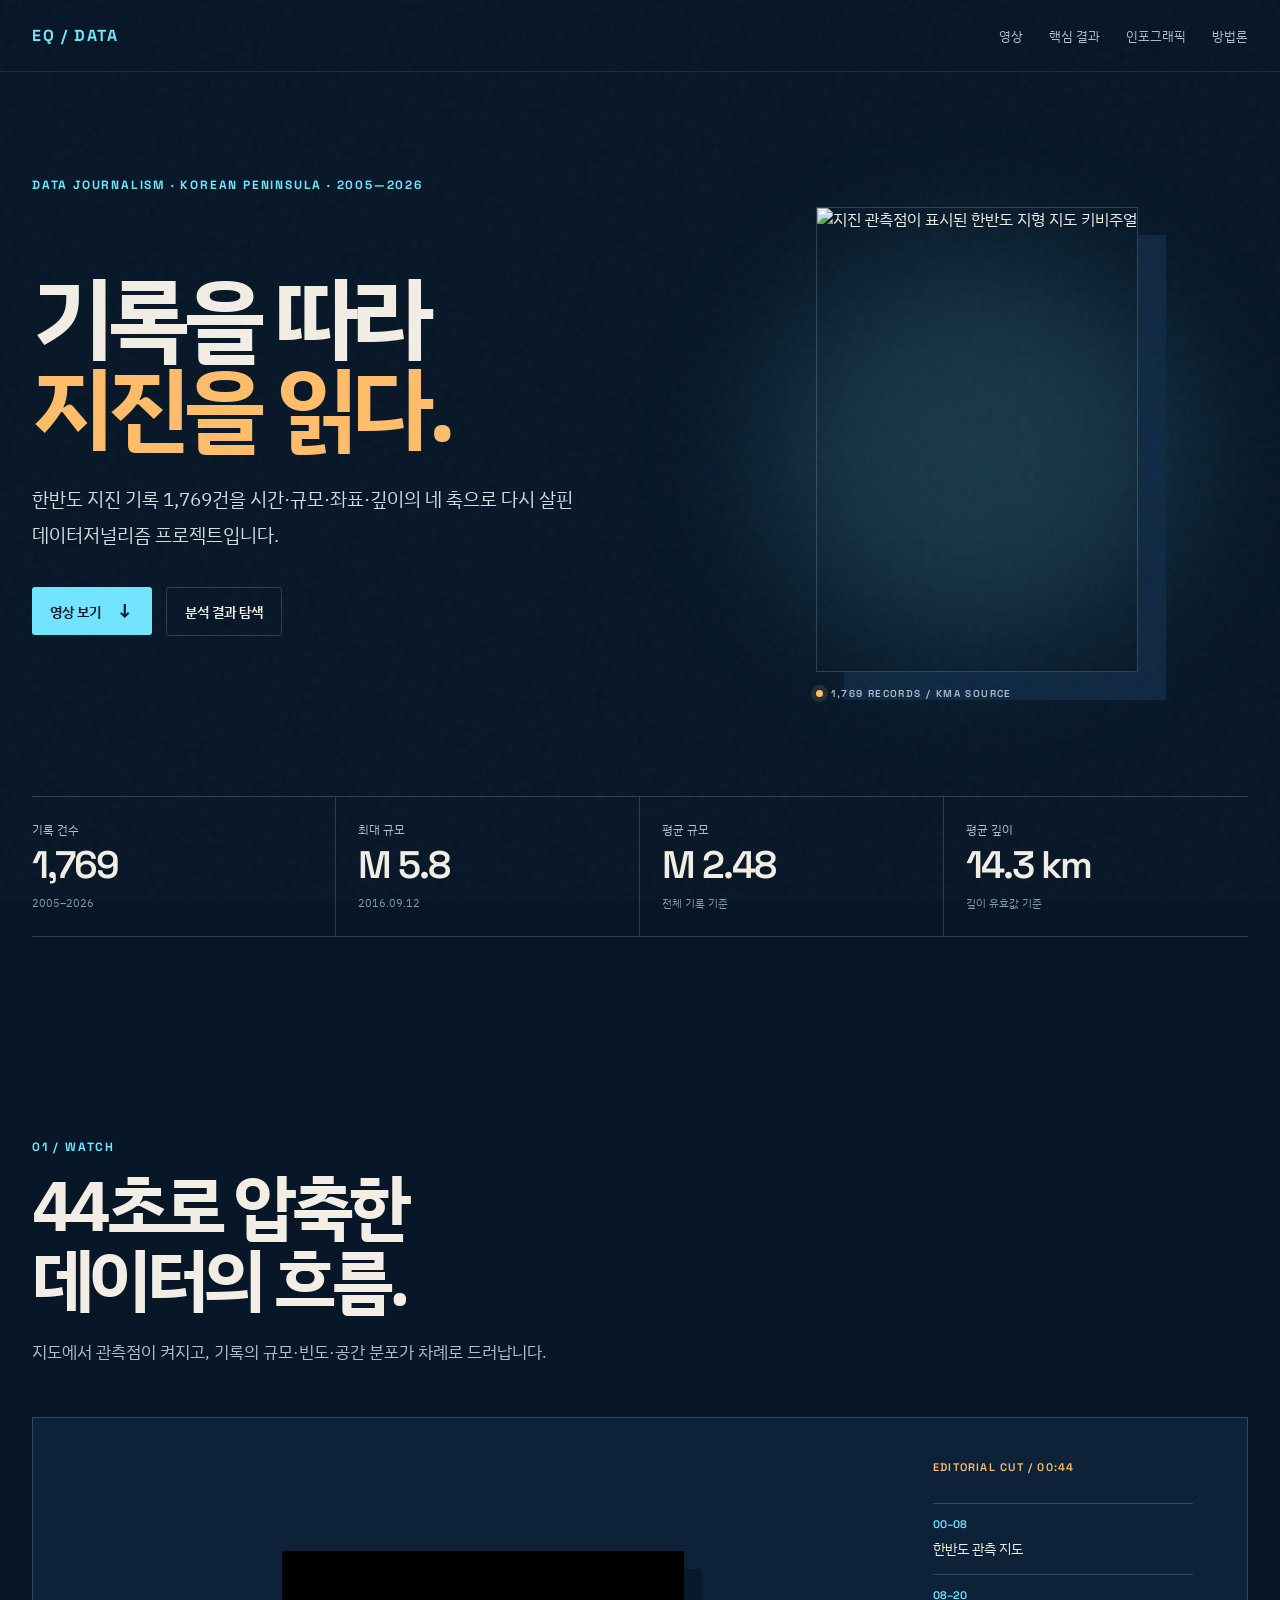
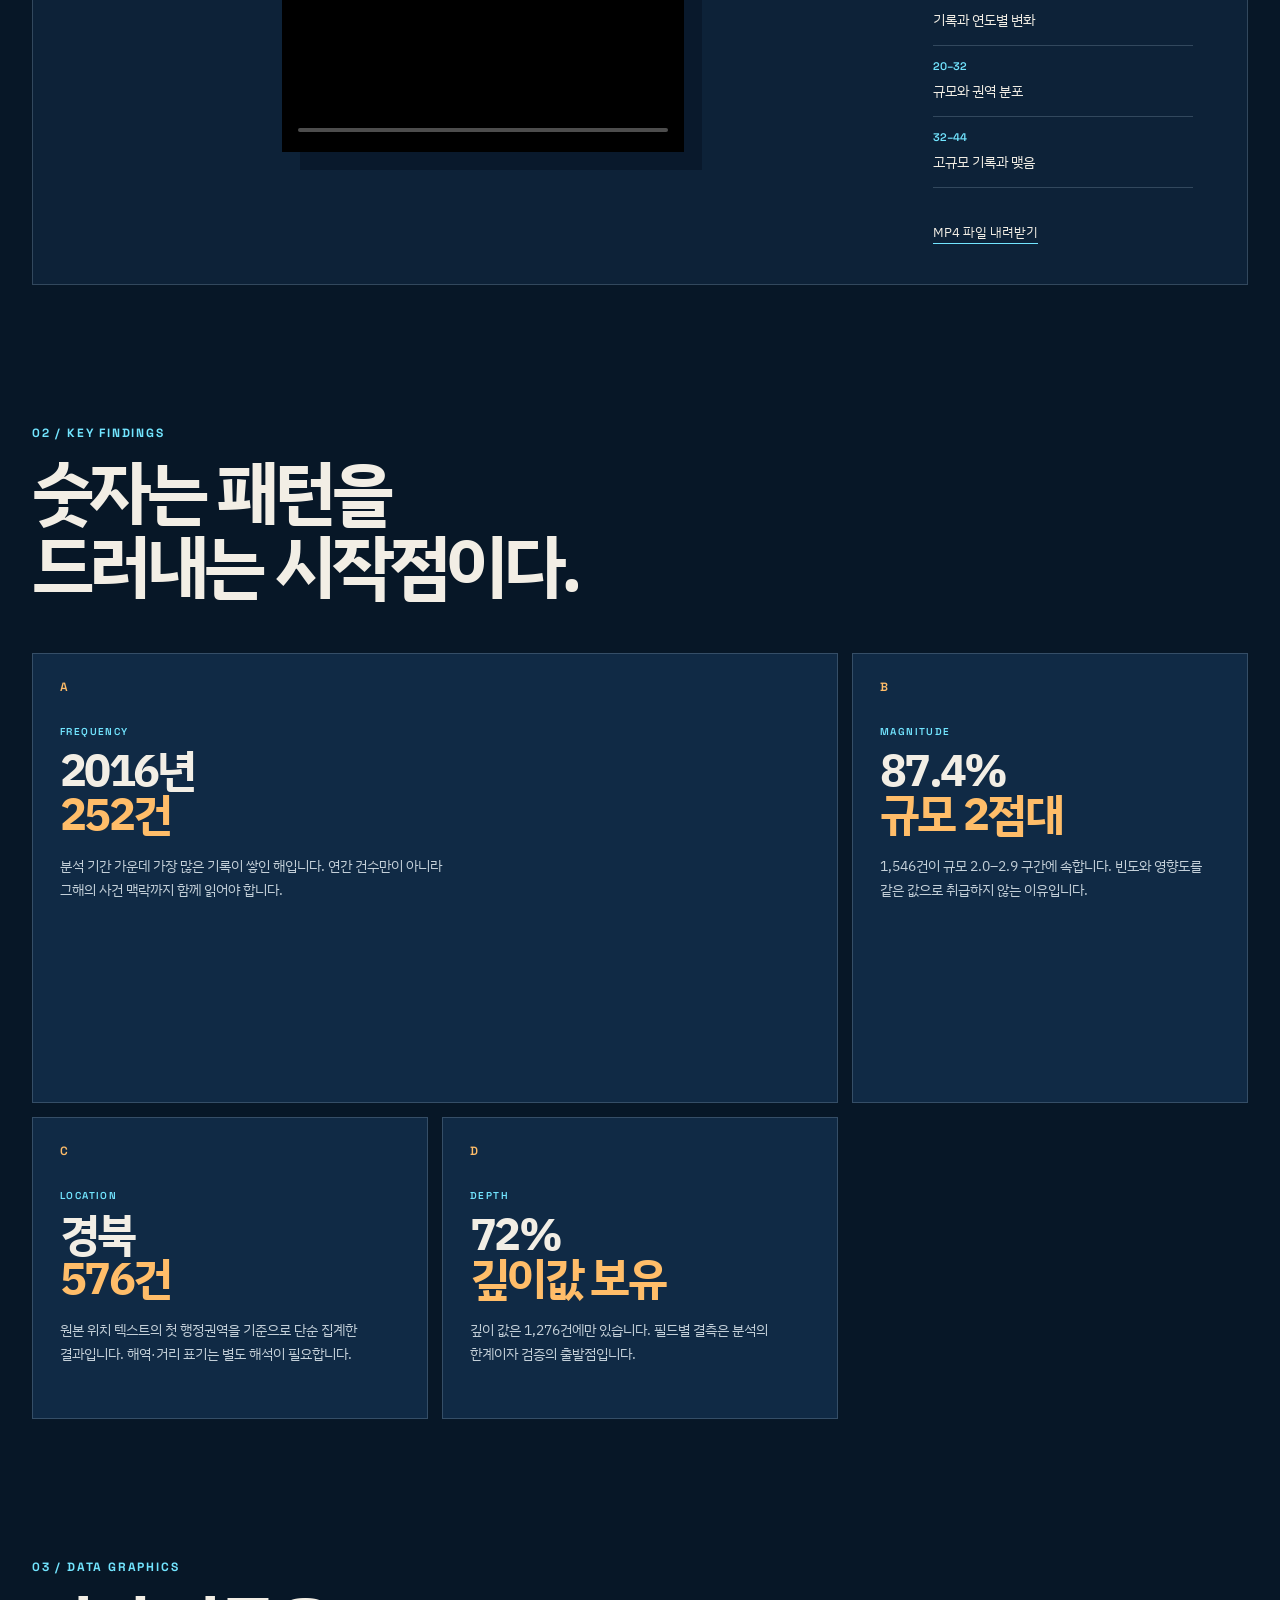
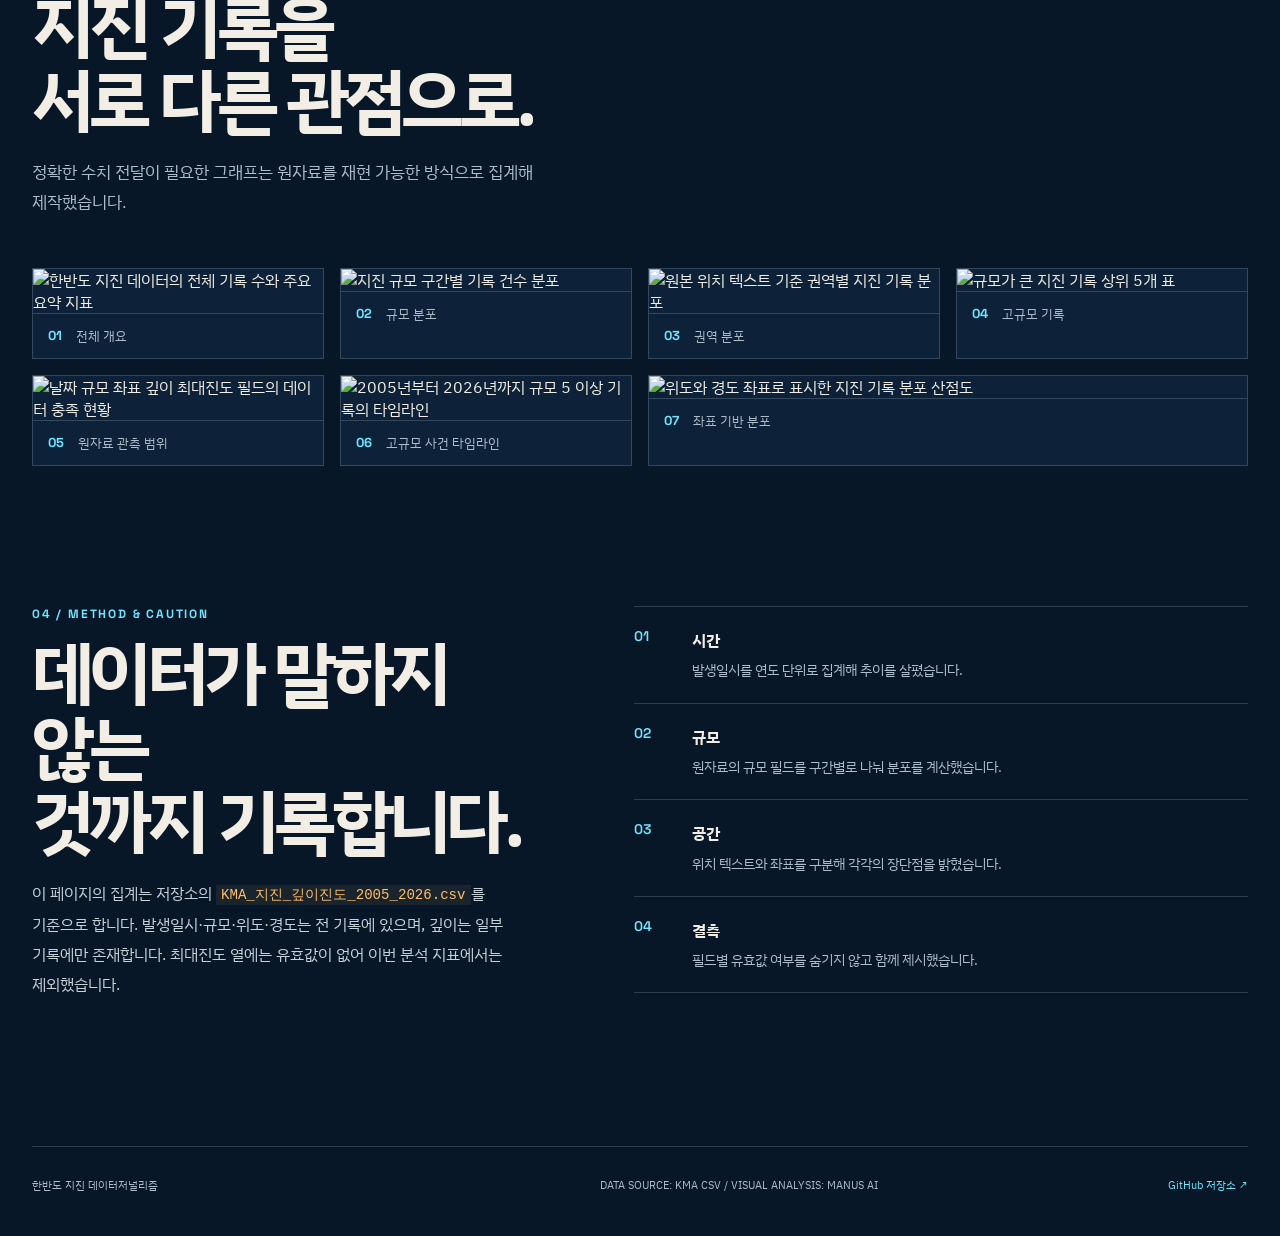
==== docs/index.html @ f72387ac "Deploy earthquake data journalism site with new infographics Add a responsive GitHub Pages site, 44-" ====
<!doctype html>
<html lang="ko">
<head>
  <meta charset="utf-8">
  <meta name="viewport" content="width=device-width, initial-scale=1">
  <meta name="description" content="2005년부터 2026년까지 한반도 지진 기록을 분석한 데이터저널리즘 프로젝트입니다.">
  <title>한반도 지진 데이터저널리즘 | 2005–2026</title>
  <link rel="preconnect" href="https://fonts.googleapis.com">
  <link rel="preconnect" href="https://fonts.gstatic.com" crossorigin>
  <link href="https://fonts.googleapis.com/css2?family=IBM+Plex+Sans+KR:wght@400;500;600;700&family=Space+Grotesk:wght@500;600;700&display=swap" rel="stylesheet">
  <link rel="stylesheet" href="site.css">
</head>
<body>
  <div class="site-grain" aria-hidden="true"></div>
  <header class="site-header">
    <a class="brand" href="#top" aria-label="한반도 지진 데이터저널리즘 처음으로">EQ / DATA</a>
    <nav aria-label="주요 구역">
      <a href="#film">영상</a>
      <a href="#findings">핵심 결과</a>
      <a href="#graphics">인포그래픽</a>
      <a href="#method">방법론</a>
    </nav>
  </header>

  <main id="top">
    <section class="hero section-shell">
      <p class="eyebrow reveal">DATA JOURNALISM · KOREAN PENINSULA · 2005—2026</p>
      <div class="hero-grid">
        <div class="hero-copy reveal">
          <h1>기록을 따라<br><em>지진을 읽다.</em></h1>
          <p class="hero-lede">한반도 지진 기록 1,769건을 시간·규모·좌표·깊이의 네 축으로 다시 살핀 데이터저널리즘 프로젝트입니다.</p>
          <div class="hero-actions">
            <a class="button button-primary" href="#film">영상 보기 <span>↓</span></a>
            <a class="button button-quiet" href="#findings">분석 결과 탐색</a>
          </div>
        </div>
        <figure class="hero-map reveal">
          <img src="media/vertical_map_keyframe.png" alt="지진 관측점이 표시된 한반도 지형 지도 키비주얼">
          <figcaption><span class="pulse-dot"></span> 1,769 RECORDS / KMA SOURCE</figcaption>
        </figure>
      </div>
      <dl class="headline-stats reveal" aria-label="핵심 지표">
        <div><dt>기록 건수</dt><dd data-count="1769">1,769</dd><small>2005–2026</small></div>
        <div><dt>최대 규모</dt><dd>M 5.8</dd><small>2016.09.12</small></div>
        <div><dt>평균 규모</dt><dd>M 2.48</dd><small>전체 기록 기준</small></div>
        <div><dt>평균 깊이</dt><dd>14.3 km</dd><small>깊이 유효값 기준</small></div>
      </dl>
    </section>

    <section id="film" class="film-section section-shell">
      <div class="section-heading reveal">
        <p class="eyebrow">01 / WATCH</p>
        <h2>44초로 압축한<br>데이터의 흐름.</h2>
        <p>지도에서 관측점이 켜지고, 기록의 규모·빈도·공간 분포가 차례로 드러납니다.</p>
      </div>
      <div class="film-layout reveal">
        <div class="film-frame">
          <video controls preload="metadata" poster="media/vertical_map_keyframe.png" aria-label="한반도 지진 데이터저널리즘 세로형 영상">
            <source src="media/korean_earthquake_data_journalism_vertical_extended.mp4" type="video/mp4">
            브라우저가 HTML5 동영상을 지원하지 않습니다.
          </video>
        </div>
        <aside class="film-notes">
          <p class="note-index">EDITORIAL CUT / 00:44</p>
          <ol>
            <li><span>00–08</span>한반도 관측 지도</li>
            <li><span>08–20</span>기록과 연도별 변화</li>
            <li><span>20–32</span>규모와 권역 분포</li>
            <li><span>32–44</span>고규모 기록과 맺음</li>
          </ol>
          <a href="media/korean_earthquake_data_journalism_vertical_extended.mp4" download>MP4 파일 내려받기</a>
        </aside>
      </div>
    </section>

    <section id="findings" class="findings section-shell">
      <div class="section-heading reveal">
        <p class="eyebrow">02 / KEY FINDINGS</p>
        <h2>숫자는 패턴을<br>드러내는 시작점이다.</h2>
      </div>
      <div class="finding-grid">
        <article class="finding-card finding-card-large reveal">
          <span class="card-number">A</span>
          <p class="card-kicker">FREQUENCY</p>
          <h3>2016년<br><strong>252건</strong></h3>
          <p>분석 기간 가운데 가장 많은 기록이 쌓인 해입니다. 연간 건수만이 아니라 그해의 사건 맥락까지 함께 읽어야 합니다.</p>
          <img src="media/02_yearly_trend.png" alt="2016년 252건을 강조한 연도별 지진 기록 추이 그래프">
        </article>
        <article class="finding-card reveal">
          <span class="card-number">B</span>
          <p class="card-kicker">MAGNITUDE</p>
          <h3>87.4%<br><strong>규모 2점대</strong></h3>
          <p>1,546건이 규모 2.0–2.9 구간에 속합니다. 빈도와 영향도를 같은 값으로 취급하지 않는 이유입니다.</p>
        </article>
        <article class="finding-card reveal">
          <span class="card-number">C</span>
          <p class="card-kicker">LOCATION</p>
          <h3>경북<br><strong>576건</strong></h3>
          <p>원본 위치 텍스트의 첫 행정권역을 기준으로 단순 집계한 결과입니다. 해역·거리 표기는 별도 해석이 필요합니다.</p>
        </article>
        <article class="finding-card reveal">
          <span class="card-number">D</span>
          <p class="card-kicker">DEPTH</p>
          <h3>72%<br><strong>깊이값 보유</strong></h3>
          <p>깊이 값은 1,276건에만 있습니다. 필드별 결측은 분석의 한계이자 검증의 출발점입니다.</p>
        </article>
      </div>
    </section>

    <section id="graphics" class="graphics section-shell">
      <div class="section-heading reveal">
        <p class="eyebrow">03 / DATA GRAPHICS</p>
        <h2>지진 기록을<br>서로 다른 관점으로.</h2>
        <p>정확한 수치 전달이 필요한 그래프는 원자료를 재현 가능한 방식으로 집계해 제작했습니다.</p>
      </div>
      <div class="graphic-grid">
        <figure class="graphic-item reveal graphic-tall"><img src="media/01_overview.png" alt="한반도 지진 데이터의 전체 기록 수와 주요 요약 지표"><figcaption><b>01</b><span>전체 개요</span></figcaption></figure>
        <figure class="graphic-item reveal graphic-tall"><img src="media/03_magnitude_distribution.png" alt="지진 규모 구간별 기록 건수 분포"><figcaption><b>02</b><span>규모 분포</span></figcaption></figure>
        <figure class="graphic-item reveal graphic-tall"><img src="media/04_regional_distribution.png" alt="원본 위치 텍스트 기준 권역별 지진 기록 분포"><figcaption><b>03</b><span>권역 분포</span></figcaption></figure>
        <figure class="graphic-item reveal graphic-tall"><img src="media/05_key_events.png" alt="규모가 큰 지진 기록 상위 5개 표"><figcaption><b>04</b><span>고규모 기록</span></figcaption></figure>
        <figure class="graphic-item reveal graphic-tall"><img src="media/06_data_coverage.png" alt="날짜 규모 좌표 깊이 최대진도 필드의 데이터 충족 현황"><figcaption><b>05</b><span>원자료 관측 범위</span></figcaption></figure>
        <figure class="graphic-item reveal graphic-tall"><img src="media/07_major_event_timeline.png" alt="2005년부터 2026년까지 규모 5 이상 기록의 타임라인"><figcaption><b>06</b><span>고규모 사건 타임라인</span></figcaption></figure>
        <figure class="graphic-item reveal graphic-wide"><img src="media/08_coordinate_scatter.png" alt="위도와 경도 좌표로 표시한 지진 기록 분포 산점도"><figcaption><b>07</b><span>좌표 기반 분포</span></figcaption></figure>
      </div>
    </section>

    <section id="method" class="method-section section-shell">
      <div class="method-copy reveal">
        <p class="eyebrow">04 / METHOD &amp; CAUTION</p>
        <h2>데이터가 말하지 않는<br>것까지 기록합니다.</h2>
        <p>이 페이지의 집계는 저장소의 <code>KMA_지진_깊이진도_2005_2026.csv</code>를 기준으로 합니다. 발생일시·규모·위도·경도는 전 기록에 있으며, 깊이는 일부 기록에만 존재합니다. 최대진도 열에는 유효값이 없어 이번 분석 지표에서는 제외했습니다.</p>
      </div>
      <div class="method-list reveal">
        <div><span>01</span><p><b>시간</b>발생일시를 연도 단위로 집계해 추이를 살폈습니다.</p></div>
        <div><span>02</span><p><b>규모</b>원자료의 규모 필드를 구간별로 나눠 분포를 계산했습니다.</p></div>
        <div><span>03</span><p><b>공간</b>위치 텍스트와 좌표를 구분해 각각의 장단점을 밝혔습니다.</p></div>
        <div><span>04</span><p><b>결측</b>필드별 유효값 여부를 숨기지 않고 함께 제시했습니다.</p></div>
      </div>
    </section>
  </main>

  <footer class="site-footer section-shell">
    <p>한반도 지진 데이터저널리즘</p>
    <p>DATA SOURCE: KMA CSV / VISUAL ANALYSIS: MANUS AI</p>
    <a href="https://github.com/Neosiki/korean-earthquake-data-journalism">GitHub 저장소 ↗</a>
  </footer>
  <script src="site.js"></script>
</body>
</html>
---- docs/site.css ----
:root {
  --ink: #071727;
  --ink-2: #0d2238;
  --panel: #102a45;
  --line: rgba(180, 206, 224, .22);
  --paper: #f2eee5;
  --muted: #aebdca;
  --cyan: #72e5ff;
  --amber: #ffbd69;
  --mint: #77d3bd;
  --coral: #f47d7c;
  --max: 1240px;
}

* { box-sizing: border-box; }
html { scroll-behavior: smooth; background: var(--ink); }
body { margin: 0; color: var(--paper); background: var(--ink); font-family: "IBM Plex Sans KR", sans-serif; overflow-x: hidden; }
a { color: inherit; text-decoration: none; }
.site-grain { position: fixed; inset: 0; pointer-events: none; z-index: 20; opacity: .06; background-image: url("data:image/svg+xml,%3Csvg viewBox='0 0 160 160' xmlns='http://www.w3.org/2000/svg'%3E%3Cfilter id='n'%3E%3CfeTurbulence type='fractalNoise' baseFrequency='.82' numOctaves='4' stitchTiles='stitch'/%3E%3C/filter%3E%3Crect width='100%25' height='100%25' filter='url(%23n)' opacity='.55'/%3E%3C/svg%3E"); }
.section-shell { width: min(calc(100% - 64px), var(--max)); margin: 0 auto; }
.site-header { position: sticky; top: 0; z-index: 10; display: flex; align-items: center; justify-content: space-between; width: 100%; height: 72px; padding: 0 max(32px, calc((100vw - var(--max)) / 2)); background: rgba(7,23,39,.77); border-bottom: 1px solid rgba(174,189,202,.13); backdrop-filter: blur(18px); }
.brand { font: 700 16px/1 "Space Grotesk", sans-serif; letter-spacing: .1em; color: var(--cyan); }
.site-header nav { display: flex; gap: 26px; font-size: 13px; color: var(--muted); }
.site-header nav a:hover { color: var(--paper); }
.hero { padding: 105px 0 62px; }
.eyebrow { margin: 0 0 14px; color: var(--cyan); font: 700 12px/1.35 "Space Grotesk", sans-serif; letter-spacing: .15em; }
.hero-grid { display: grid; grid-template-columns: 1.05fr .95fr; align-items: center; gap: clamp(40px, 6vw, 108px); }
h1, h2, h3, p { margin-top: 0; }
h1 { margin-bottom: 30px; font-size: clamp(60px, 7.2vw, 108px); line-height: .98; letter-spacing: -.065em; font-weight: 700; }
h1 em { color: var(--amber); font-style: normal; }
.hero-lede { max-width: 550px; margin-bottom: 34px; color: #d6dbe0; font-size: 19px; line-height: 1.85; word-break: keep-all; }
.hero-actions { display: flex; flex-wrap: wrap; align-items: center; gap: 14px; }
.button { display: inline-flex; align-items: center; gap: 15px; padding: 14px 18px; border-radius: 3px; font-size: 14px; font-weight: 600; transition: transform .2s ease, background .2s ease; }
.button:hover { transform: translateY(-2px); }
.button-primary { background: var(--cyan); color: var(--ink); }
.button-primary span { font-size: 20px; line-height: 1; }
.button-quiet { color: var(--paper); border: 1px solid var(--line); }
.hero-map { position: relative; max-width: 420px; margin: 0 auto; }
.hero-map::before { content: ""; position: absolute; z-index: -1; inset: 12% -12%; border-radius: 50%; background: rgba(114,229,255,.16); filter: blur(70px); }
.hero-map img { display: block; width: 100%; aspect-ratio: 9 / 13; object-fit: cover; object-position: center; border: 1px solid var(--line); box-shadow: 28px 28px 0 rgba(16,42,69,.9); }
.hero-map figcaption { display: flex; align-items: center; gap: 8px; margin-top: 15px; color: var(--muted); font: 600 10px/1.3 "Space Grotesk", sans-serif; letter-spacing: .14em; }
.pulse-dot { width: 7px; height: 7px; border-radius: 999px; background: var(--amber); box-shadow: 0 0 0 5px rgba(255,189,105,.12); }
.headline-stats { display: grid; grid-template-columns: repeat(4, 1fr); gap: 0; margin: 96px 0 0; border-top: 1px solid var(--line); border-bottom: 1px solid var(--line); }
.headline-stats div { padding: 24px 22px 24px 0; border-right: 1px solid var(--line); }
.headline-stats div + div { padding-left: 22px; }
.headline-stats div:last-child { border-right: 0; }
.headline-stats dt { margin-bottom: 8px; color: var(--muted); font-size: 12px; }
.headline-stats dd { margin: 0 0 5px; color: var(--paper); font: 600 clamp(26px, 3vw, 42px)/1 "Space Grotesk", sans-serif; letter-spacing: -.05em; }
.headline-stats small { color: #8299aa; font-size: 11px; }
.film-section, .findings, .graphics, .method-section { padding-top: 140px; }
.section-heading { max-width: 670px; margin-bottom: 50px; }
.section-heading h2, .method-copy h2 { margin-bottom: 20px; font-size: clamp(39px, 5.5vw, 72px); line-height: 1.05; letter-spacing: -.065em; word-break: keep-all; }
.section-heading > p:last-child { max-width: 550px; color: var(--muted); font-size: 17px; line-height: 1.8; word-break: keep-all; }
.film-layout { display: grid; grid-template-columns: minmax(0, .75fr) .25fr; gap: 42px; align-items: center; padding: 42px; background: var(--ink-2); border: 1px solid var(--line); }
.film-frame { width: min(100%, 402px); margin: 0 auto; background: #000; box-shadow: 18px 18px 0 rgba(7,23,39,.72); }
.film-frame video { display: block; width: 100%; max-height: 690px; }
.film-notes { padding-right: 12px; }
.note-index { color: var(--amber); font: 600 11px/1.4 "Space Grotesk", sans-serif; letter-spacing: .11em; }
.film-notes ol { padding: 0; margin: 27px 0 32px; list-style: none; border-top: 1px solid var(--line); }
.film-notes li { display: grid; gap: 8px; padding: 15px 0; border-bottom: 1px solid var(--line); font-size: 14px; line-height: 1.5; }
.film-notes li span { color: var(--cyan); font: 600 11px/1 "Space Grotesk", sans-serif; }
.film-notes > a { color: var(--paper); font-size: 13px; text-decoration: underline; text-decoration-color: var(--cyan); text-underline-offset: 6px; }
.finding-grid { display: grid; grid-template-columns: repeat(3, 1fr); gap: 14px; }
.finding-card { position: relative; min-height: 302px; padding: 27px; background: var(--panel); border: 1px solid var(--line); overflow: hidden; }
.finding-card-large { grid-column: span 2; min-height: 450px; }
.finding-card-large img { position: absolute; right: 18px; bottom: -250px; width: 51%; opacity: .72; transform: rotate(-2deg); }
.card-number { display: block; margin-bottom: 34px; color: var(--amber); font: 600 12px/1 "Space Grotesk", sans-serif; }
.card-kicker { margin-bottom: 11px; color: var(--cyan); font: 600 10px/1 "Space Grotesk", sans-serif; letter-spacing: .14em; }
.finding-card h3 { position: relative; z-index: 1; margin-bottom: 18px; font-size: clamp(30px, 3.5vw, 48px); line-height: .98; letter-spacing: -.06em; }
.finding-card h3 strong { color: var(--amber); font-weight: inherit; }
.finding-card p:last-of-type { position: relative; z-index: 1; max-width: 390px; margin: 0; color: #c4d0d9; font-size: 14px; line-height: 1.72; word-break: keep-all; }
.graphic-grid { display: grid; grid-template-columns: repeat(4, 1fr); gap: 16px; }
.graphic-item { margin: 0; background: var(--ink-2); border: 1px solid var(--line); }
.graphic-item img { display: block; width: 100%; height: auto; }
.graphic-item figcaption { display: flex; gap: 14px; padding: 13px 15px; border-top: 1px solid var(--line); color: var(--muted); font-size: 13px; }
.graphic-item figcaption b { color: var(--cyan); font-family: "Space Grotesk", sans-serif; }
.graphic-tall { grid-column: span 1; }
.graphic-wide { grid-column: span 2; }
.method-section { display: grid; grid-template-columns: .9fr 1.1fr; gap: 100px; padding-bottom: 130px; }
.method-copy p:last-child { color: #c8d2d9; font-size: 16px; line-height: 1.9; word-break: keep-all; }
.method-copy code { padding: 2px 5px; color: var(--amber); font-size: .88em; background: rgba(255,189,105,.08); }
.method-list { border-top: 1px solid var(--line); }
.method-list div { display: grid; grid-template-columns: 48px 1fr; gap: 10px; padding: 20px 0; border-bottom: 1px solid var(--line); }
.method-list span { color: var(--cyan); font: 600 14px/1.4 "Space Grotesk", sans-serif; }
.method-list p { margin: 0; color: var(--muted); font-size: 14px; line-height: 1.72; word-break: keep-all; }
.method-list b { display: block; margin-bottom: 4px; color: var(--paper); font-size: 16px; }
.site-footer { display: grid; grid-template-columns: 1fr 1fr auto; gap: 20px; padding-top: 30px; padding-bottom: 44px; border-top: 1px solid var(--line); color: var(--muted); font-size: 11px; }
.site-footer p { margin: 0; }
.site-footer a { color: var(--cyan); }
.reveal { opacity: 0; transform: translateY(18px); transition: opacity .7s ease, transform .7s ease; }
.reveal.is-visible { opacity: 1; transform: translateY(0); }

@media (max-width: 860px) {
  .section-shell { width: min(calc(100% - 36px), var(--max)); }
  .site-header { height: 60px; padding: 0 18px; }
  .site-header nav { display: none; }
  .hero { padding-top: 75px; }
  .hero-grid, .film-layout, .method-section { grid-template-columns: 1fr; }
  .hero-map { max-width: 360px; margin-top: 18px; }
  .headline-stats { grid-template-columns: repeat(2, 1fr); margin-top: 60px; }
  .headline-stats div:nth-child(2) { border-right: 0; }
  .headline-stats div:nth-child(n+3) { border-top: 1px solid var(--line); }
  .headline-stats div:nth-child(3) { padding-left: 0; }
  .film-section, .findings, .graphics, .method-section { padding-top: 92px; }
  .film-layout { padding: 25px 18px; gap: 30px; }
  .finding-grid { grid-template-columns: 1fr; }
  .finding-card-large { grid-column: span 1; min-height: 375px; }
  .finding-card-large img { width: 58%; right: -10px; bottom: -190px; }
  .graphic-grid { grid-template-columns: repeat(2, 1fr); gap: 10px; }
  .graphic-tall, .graphic-wide { grid-column: span 1; }
  .method-section { gap: 45px; padding-bottom: 85px; }
  .site-footer { grid-template-columns: 1fr; }
}

@media (max-width: 480px) {
  h1 { font-size: 56px; }
  .hero-lede { font-size: 16px; }
  .headline-stats dd { font-size: 29px; }
  .graphic-grid { grid-template-columns: 1fr; }
  .graphic-tall, .graphic-wide { grid-column: span 1; }
  .section-heading h2, .method-copy h2 { font-size: 42px; }
}
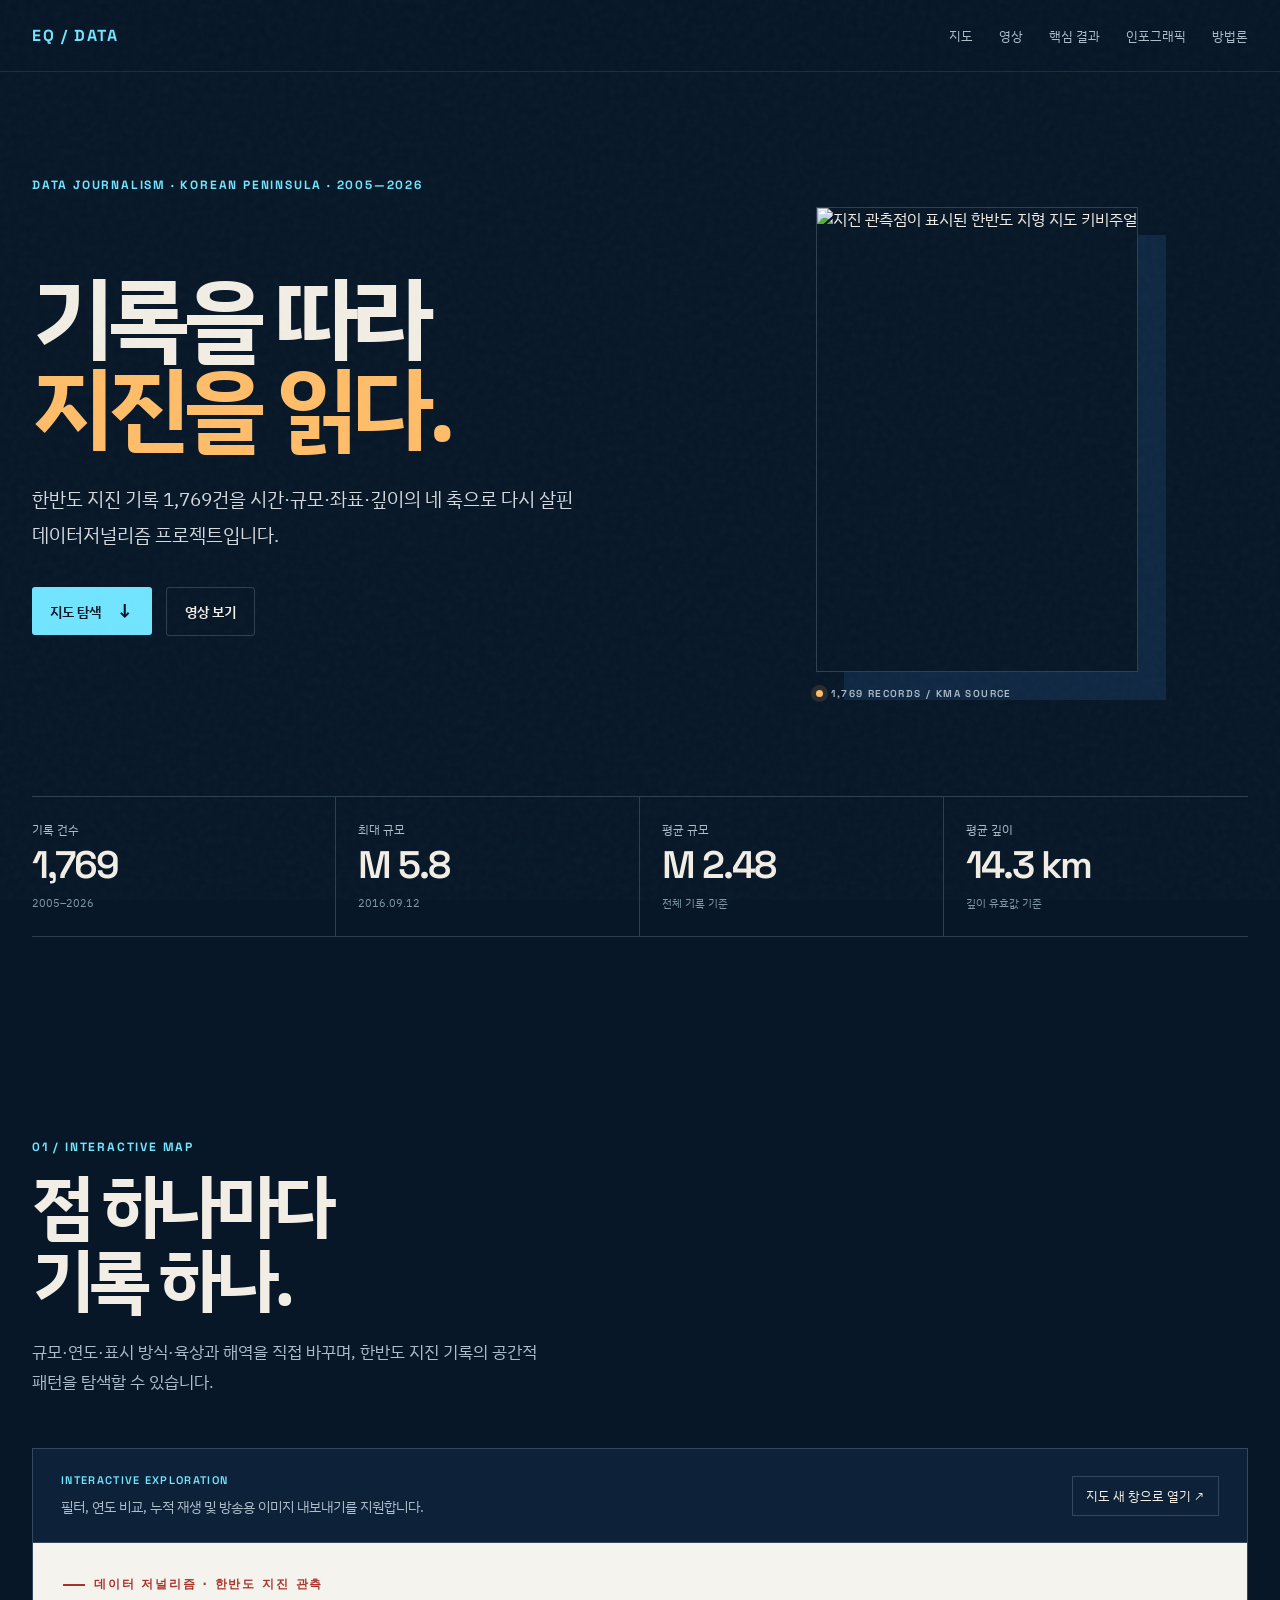
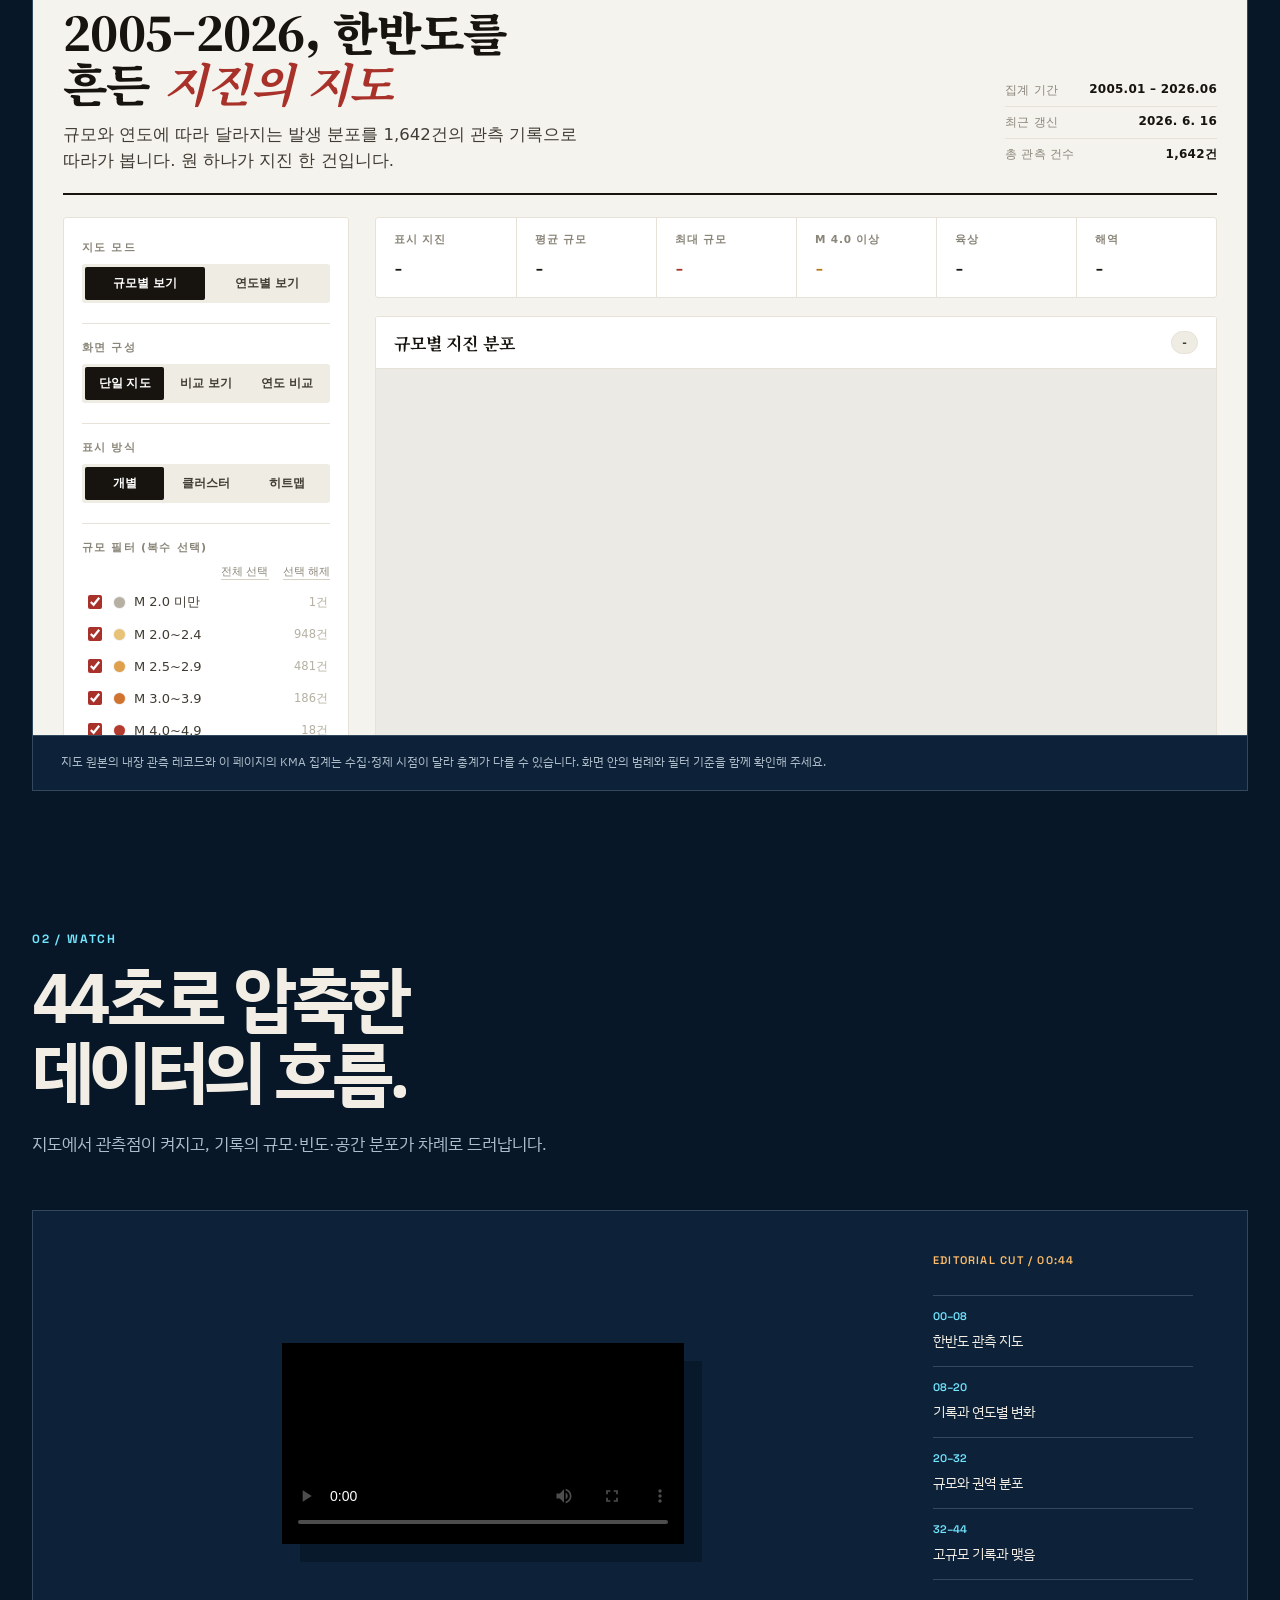
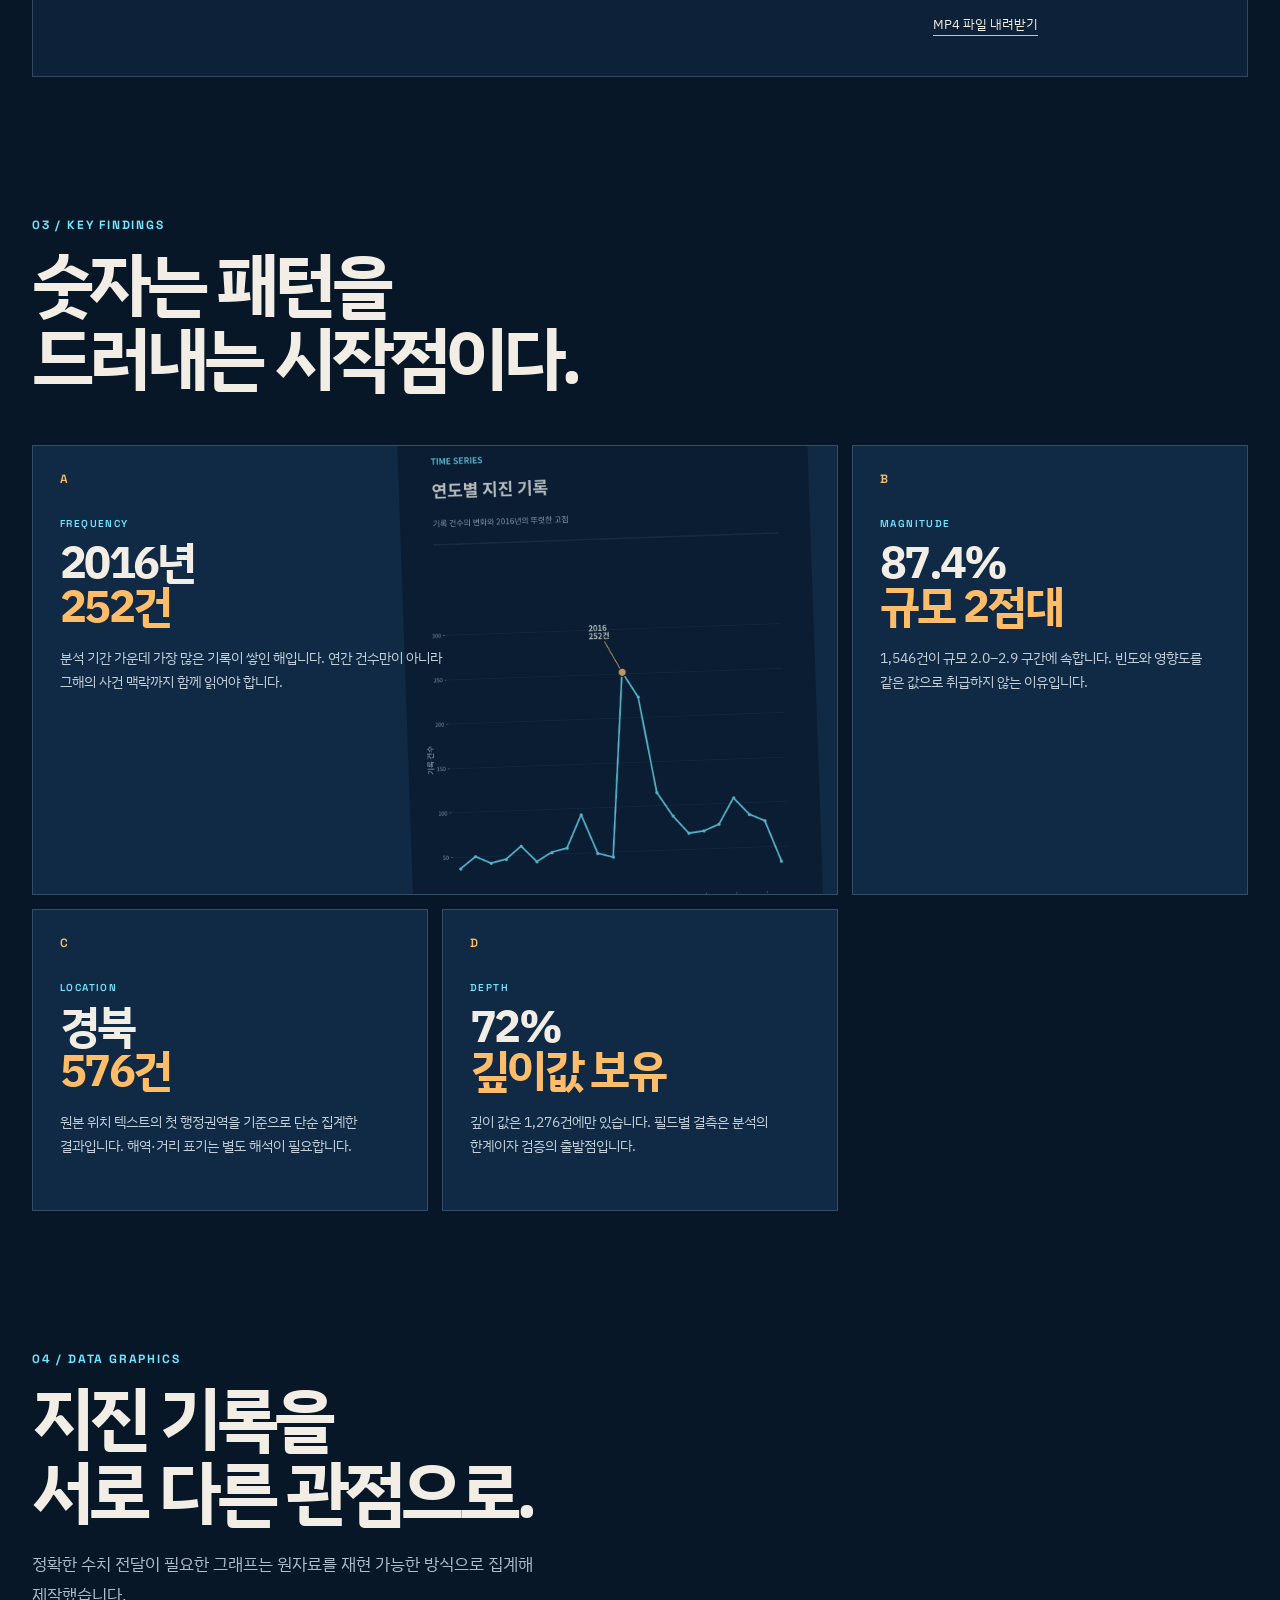
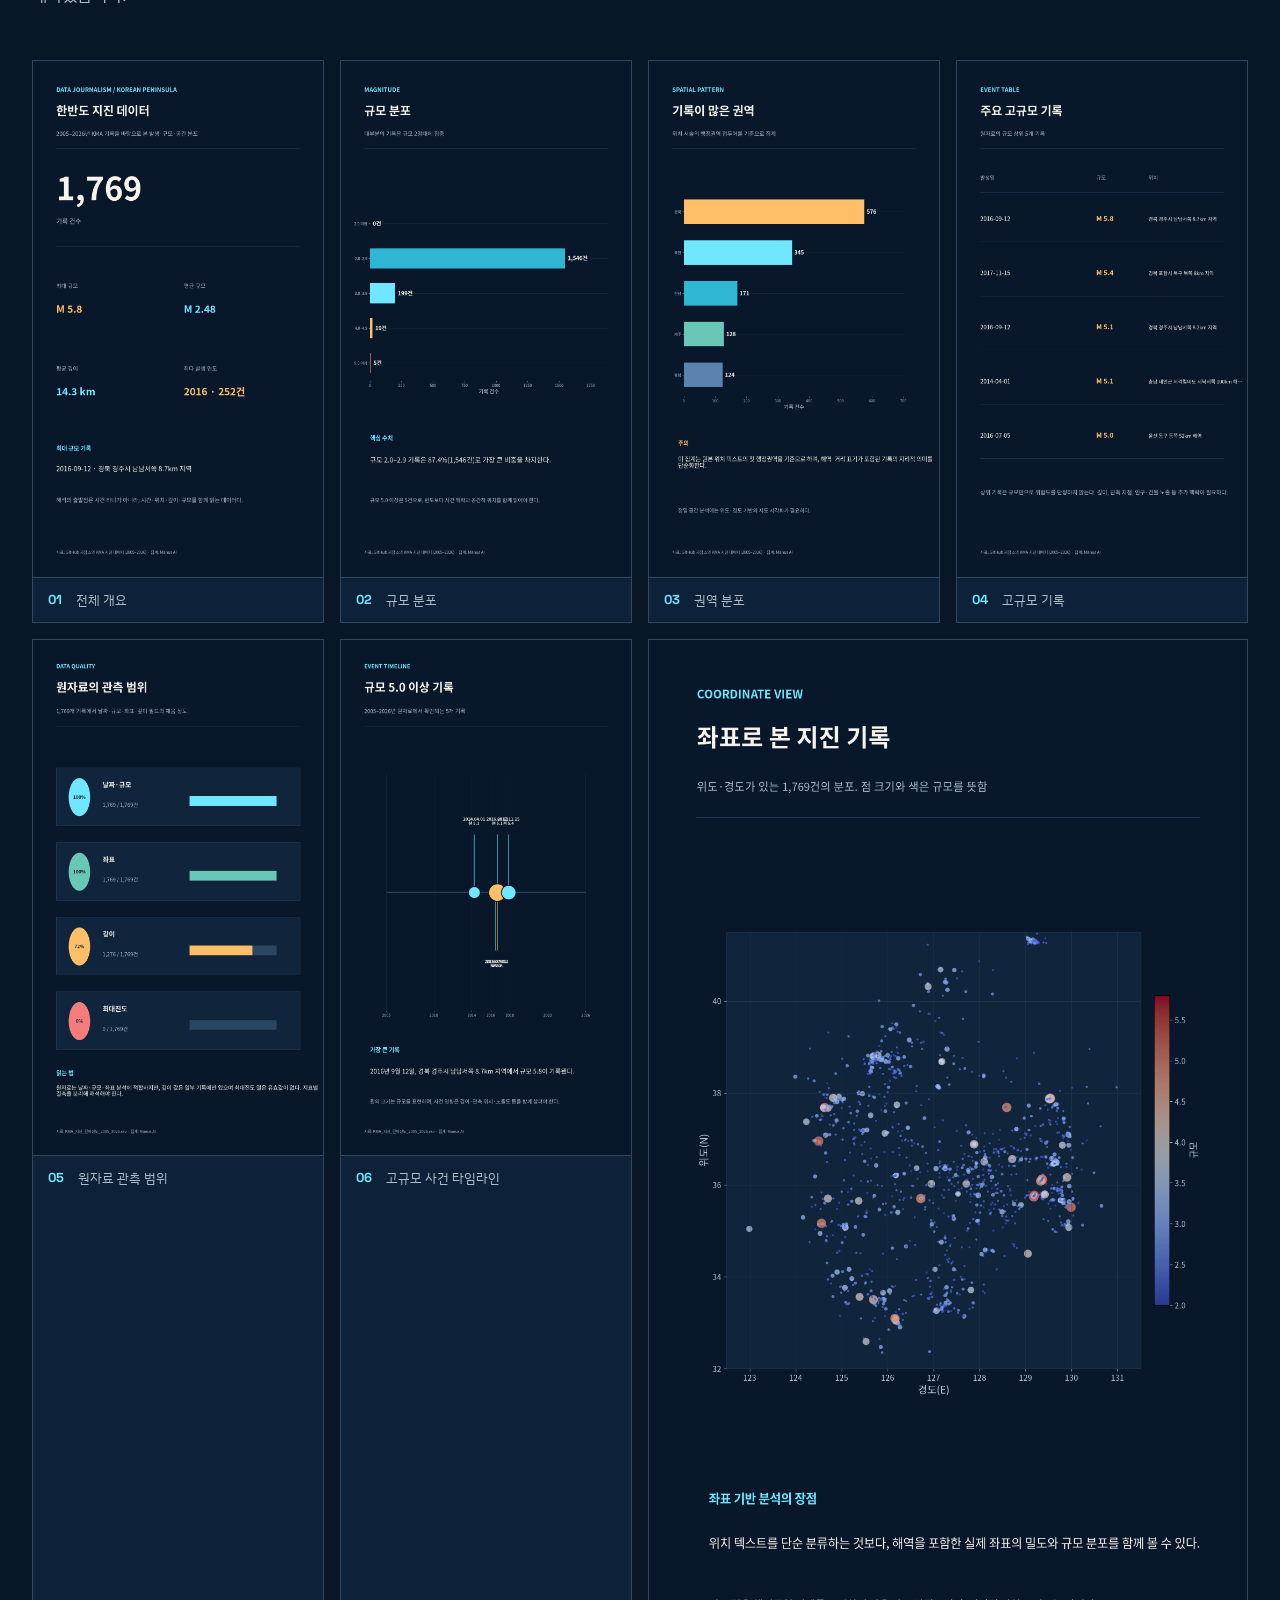
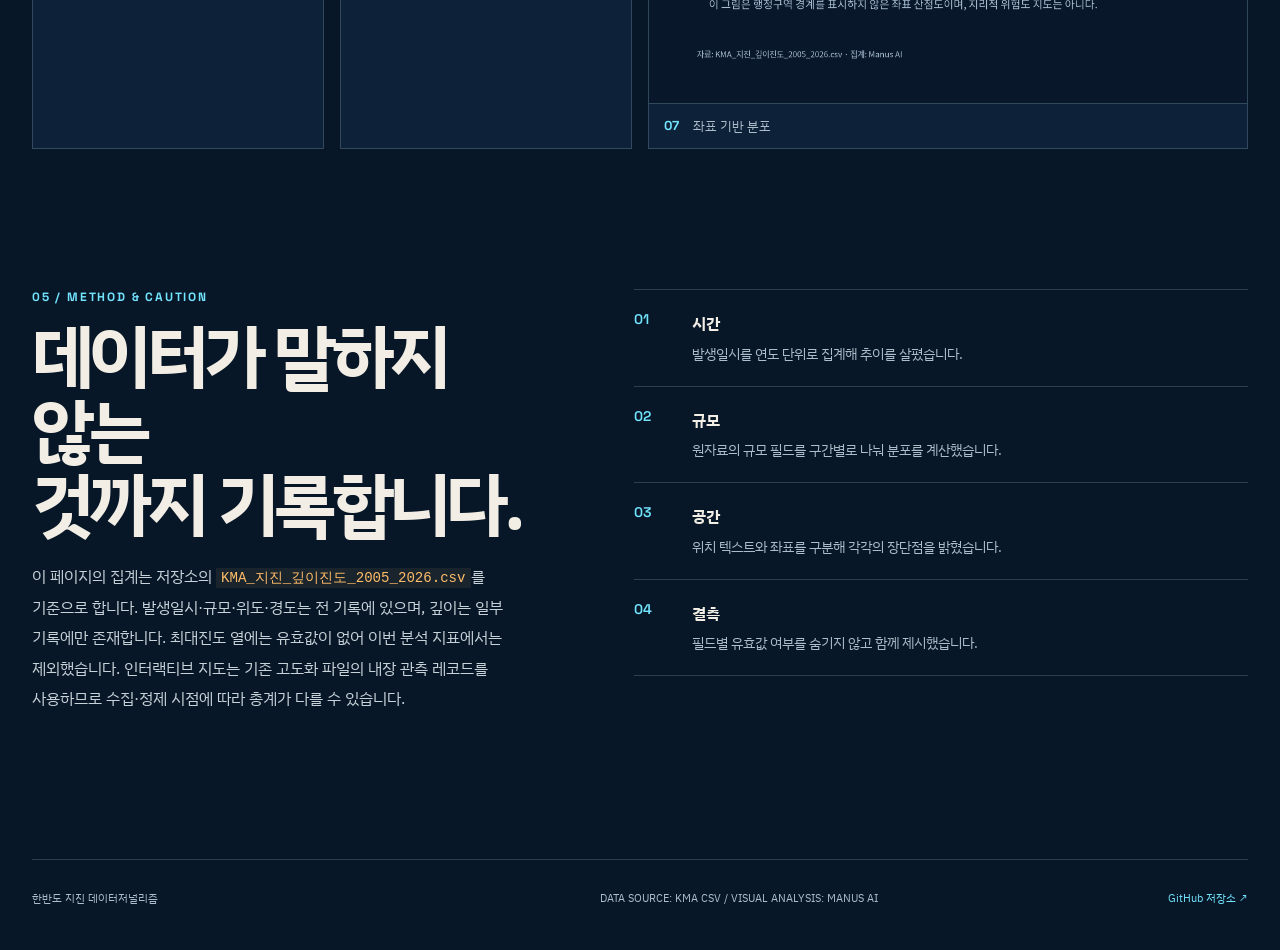
==== commit 97a5f8f2: "Integrate enhanced interactive earthquake map into Pages site" ====
--- a/docs/index.html
+++ b/docs/index.html
@@ -8,13 +8,14 @@
   <link rel="preconnect" href="https://fonts.googleapis.com">
   <link rel="preconnect" href="https://fonts.gstatic.com" crossorigin>
   <link href="https://fonts.googleapis.com/css2?family=IBM+Plex+Sans+KR:wght@400;500;600;700&family=Space+Grotesk:wght@500;600;700&display=swap" rel="stylesheet">
-  <link rel="stylesheet" href="site.css">
+  <link rel="stylesheet" href="site.css?v=map-integration-1">
 </head>
 <body>
   <div class="site-grain" aria-hidden="true"></div>
   <header class="site-header">
     <a class="brand" href="#top" aria-label="한반도 지진 데이터저널리즘 처음으로">EQ / DATA</a>
     <nav aria-label="주요 구역">
+      <a href="#map">지도</a>
       <a href="#film">영상</a>
       <a href="#findings">핵심 결과</a>
       <a href="#graphics">인포그래픽</a>
@@ -30,8 +31,8 @@
           <h1>기록을 따라<br><em>지진을 읽다.</em></h1>
           <p class="hero-lede">한반도 지진 기록 1,769건을 시간·규모·좌표·깊이의 네 축으로 다시 살핀 데이터저널리즘 프로젝트입니다.</p>
           <div class="hero-actions">
-            <a class="button button-primary" href="#film">영상 보기 <span>↓</span></a>
-            <a class="button button-quiet" href="#findings">분석 결과 탐색</a>
+            <a class="button button-primary" href="#map">지도 탐색 <span>↓</span></a>
+            <a class="button button-quiet" href="#film">영상 보기</a>
           </div>
         </div>
         <figure class="hero-map reveal">
@@ -47,9 +48,28 @@
       </dl>
     </section>
 
+    <section id="map" class="map-section section-shell">
+      <div class="section-heading reveal">
+        <p class="eyebrow">01 / INTERACTIVE MAP</p>
+        <h2>점 하나마다<br>기록 하나.</h2>
+        <p>규모·연도·표시 방식·육상과 해역을 직접 바꾸며, 한반도 지진 기록의 공간적 패턴을 탐색할 수 있습니다.</p>
+      </div>
+      <div class="map-experience reveal">
+        <div class="map-toolbar">
+          <div>
+            <p class="map-label">INTERACTIVE EXPLORATION</p>
+            <p>필터, 연도 비교, 누적 재생 및 방송용 이미지 내보내기를 지원합니다.</p>
+          </div>
+          <a class="map-open" href="interactive-earthquake-map.html" target="_blank" rel="noopener">지도 새 창으로 열기 ↗</a>
+        </div>
+        <iframe class="map-embed" src="interactive-earthquake-map.html" title="2005년부터 2026년까지 한반도 지진 인터랙티브 지도" loading="lazy"></iframe>
+        <p class="map-notice">지도 원본의 내장 관측 레코드와 이 페이지의 KMA 집계는 수집·정제 시점이 달라 총계가 다를 수 있습니다. 화면 안의 범례와 필터 기준을 함께 확인해 주세요.</p>
+      </div>
+    </section>
+
     <section id="film" class="film-section section-shell">
       <div class="section-heading reveal">
-        <p class="eyebrow">01 / WATCH</p>
+        <p class="eyebrow">02 / WATCH</p>
         <h2>44초로 압축한<br>데이터의 흐름.</h2>
         <p>지도에서 관측점이 켜지고, 기록의 규모·빈도·공간 분포가 차례로 드러납니다.</p>
       </div>
@@ -75,7 +95,7 @@
 
     <section id="findings" class="findings section-shell">
       <div class="section-heading reveal">
-        <p class="eyebrow">02 / KEY FINDINGS</p>
+        <p class="eyebrow">03 / KEY FINDINGS</p>
         <h2>숫자는 패턴을<br>드러내는 시작점이다.</h2>
       </div>
       <div class="finding-grid">
@@ -109,7 +129,7 @@
 
     <section id="graphics" class="graphics section-shell">
       <div class="section-heading reveal">
-        <p class="eyebrow">03 / DATA GRAPHICS</p>
+        <p class="eyebrow">04 / DATA GRAPHICS</p>
         <h2>지진 기록을<br>서로 다른 관점으로.</h2>
         <p>정확한 수치 전달이 필요한 그래프는 원자료를 재현 가능한 방식으로 집계해 제작했습니다.</p>
       </div>
@@ -126,9 +146,9 @@
 
     <section id="method" class="method-section section-shell">
       <div class="method-copy reveal">
-        <p class="eyebrow">04 / METHOD &amp; CAUTION</p>
+        <p class="eyebrow">05 / METHOD &amp; CAUTION</p>
         <h2>데이터가 말하지 않는<br>것까지 기록합니다.</h2>
-        <p>이 페이지의 집계는 저장소의 <code>KMA_지진_깊이진도_2005_2026.csv</code>를 기준으로 합니다. 발생일시·규모·위도·경도는 전 기록에 있으며, 깊이는 일부 기록에만 존재합니다. 최대진도 열에는 유효값이 없어 이번 분석 지표에서는 제외했습니다.</p>
+        <p>이 페이지의 집계는 저장소의 <code>KMA_지진_깊이진도_2005_2026.csv</code>를 기준으로 합니다. 발생일시·규모·위도·경도는 전 기록에 있으며, 깊이는 일부 기록에만 존재합니다. 최대진도 열에는 유효값이 없어 이번 분석 지표에서는 제외했습니다. 인터랙티브 지도는 기존 고도화 파일의 내장 관측 레코드를 사용하므로 수집·정제 시점에 따라 총계가 다를 수 있습니다.</p>
       </div>
       <div class="method-list reveal">
         <div><span>01</span><p><b>시간</b>발생일시를 연도 단위로 집계해 추이를 살폈습니다.</p></div>
--- a/docs/site.css
+++ b/docs/site.css
@@ -47,10 +47,19 @@
 .headline-stats dt { margin-bottom: 8px; color: var(--muted); font-size: 12px; }
 .headline-stats dd { margin: 0 0 5px; color: var(--paper); font: 600 clamp(26px, 3vw, 42px)/1 "Space Grotesk", sans-serif; letter-spacing: -.05em; }
 .headline-stats small { color: #8299aa; font-size: 11px; }
-.film-section, .findings, .graphics, .method-section { padding-top: 140px; }
+.map-section, .film-section, .findings, .graphics, .method-section { padding-top: 140px; }
 .section-heading { max-width: 670px; margin-bottom: 50px; }
 .section-heading h2, .method-copy h2 { margin-bottom: 20px; font-size: clamp(39px, 5.5vw, 72px); line-height: 1.05; letter-spacing: -.065em; word-break: keep-all; }
 .section-heading > p:last-child { max-width: 550px; color: var(--muted); font-size: 17px; line-height: 1.8; word-break: keep-all; }
+.map-experience { overflow: hidden; border: 1px solid var(--line); background: var(--ink-2); }
+.map-toolbar { display: flex; align-items: flex-start; justify-content: space-between; gap: 32px; padding: 24px 28px; border-bottom: 1px solid var(--line); }
+.map-toolbar p { margin: 0; }
+.map-label { margin-bottom: 8px !important; color: var(--cyan); font: 600 11px/1.3 "Space Grotesk", sans-serif; letter-spacing: .12em; }
+.map-toolbar p:last-child { color: var(--muted); font-size: 14px; line-height: 1.65; word-break: keep-all; }
+.map-open { flex: none; margin-top: 3px; padding: 10px 13px; border: 1px solid var(--line); color: var(--paper); font-size: 13px; white-space: nowrap; transition: color .2s ease, border-color .2s ease; }
+.map-open:hover { color: var(--cyan); border-color: var(--cyan); }
+.map-embed { display: block; width: 100%; height: min(88vh, 1030px); min-height: 720px; border: 0; background: #f5f3ee; }
+.map-notice { margin: 0; padding: 16px 28px 18px; border-top: 1px solid var(--line); color: var(--muted); font-size: 12px; line-height: 1.65; word-break: keep-all; }
 .film-layout { display: grid; grid-template-columns: minmax(0, .75fr) .25fr; gap: 42px; align-items: center; padding: 42px; background: var(--ink-2); border: 1px solid var(--line); }
 .film-frame { width: min(100%, 402px); margin: 0 auto; background: #000; box-shadow: 18px 18px 0 rgba(7,23,39,.72); }
 .film-frame video { display: block; width: 100%; max-height: 690px; }
@@ -87,8 +96,8 @@
 .site-footer { display: grid; grid-template-columns: 1fr 1fr auto; gap: 20px; padding-top: 30px; padding-bottom: 44px; border-top: 1px solid var(--line); color: var(--muted); font-size: 11px; }
 .site-footer p { margin: 0; }
 .site-footer a { color: var(--cyan); }
-.reveal { opacity: 0; transform: translateY(18px); transition: opacity .7s ease, transform .7s ease; }
-.reveal.is-visible { opacity: 1; transform: translateY(0); }
+.reveal { opacity: 1; transform: none; }
+.reveal.is-visible { opacity: 1; transform: none; }
 
 @media (max-width: 860px) {
   .section-shell { width: min(calc(100% - 36px), var(--max)); }
@@ -101,7 +110,10 @@
   .headline-stats div:nth-child(2) { border-right: 0; }
   .headline-stats div:nth-child(n+3) { border-top: 1px solid var(--line); }
   .headline-stats div:nth-child(3) { padding-left: 0; }
-  .film-section, .findings, .graphics, .method-section { padding-top: 92px; }
+  .map-section, .film-section, .findings, .graphics, .method-section { padding-top: 92px; }
+  .map-toolbar { flex-direction: column; gap: 16px; padding: 20px 18px; }
+  .map-embed { height: 86vh; min-height: 720px; }
+  .map-notice { padding: 15px 18px 17px; }
   .film-layout { padding: 25px 18px; gap: 30px; }
   .finding-grid { grid-template-columns: 1fr; }
   .finding-card-large { grid-column: span 1; min-height: 375px; }
@@ -119,4 +131,6 @@
   .graphic-grid { grid-template-columns: 1fr; }
   .graphic-tall, .graphic-wide { grid-column: span 1; }
   .section-heading h2, .method-copy h2 { font-size: 42px; }
+  .map-embed { height: 940px; min-height: 640px; }
+  .map-open { width: 100%; text-align: center; }
 }
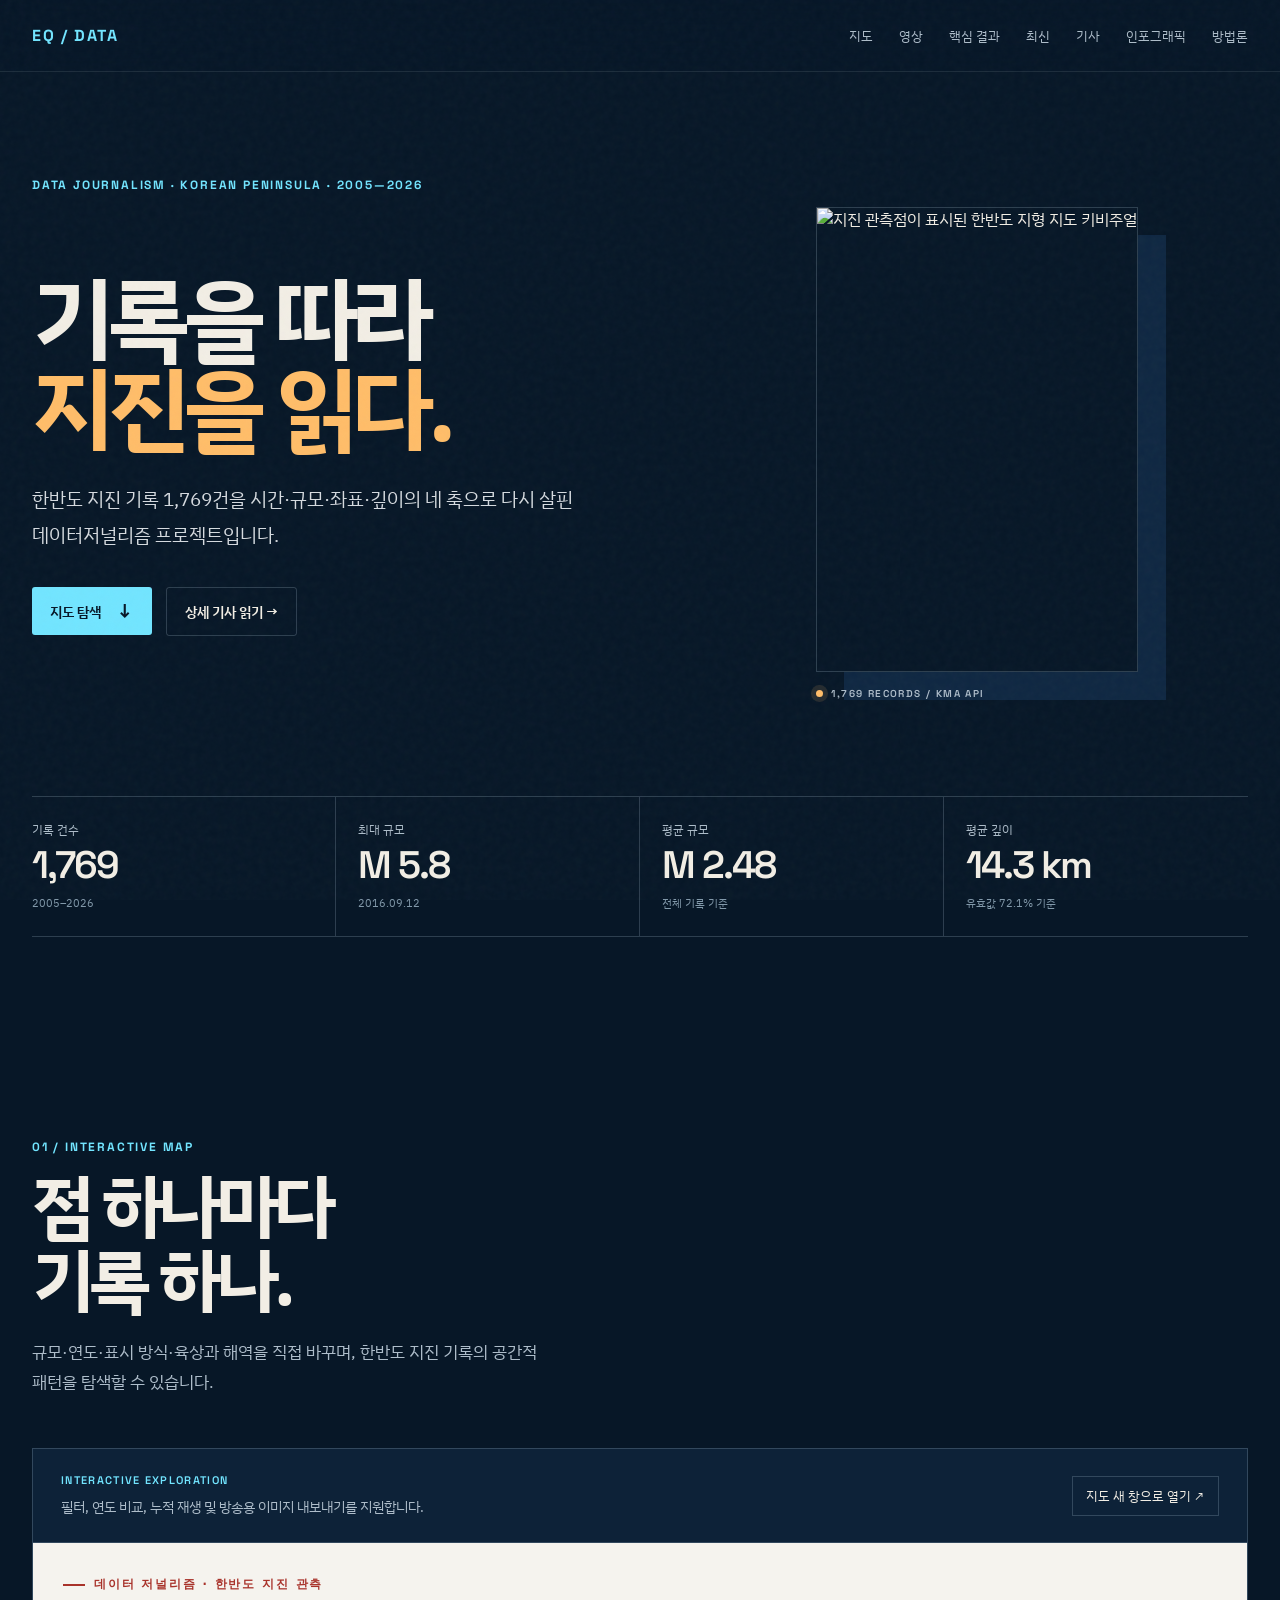
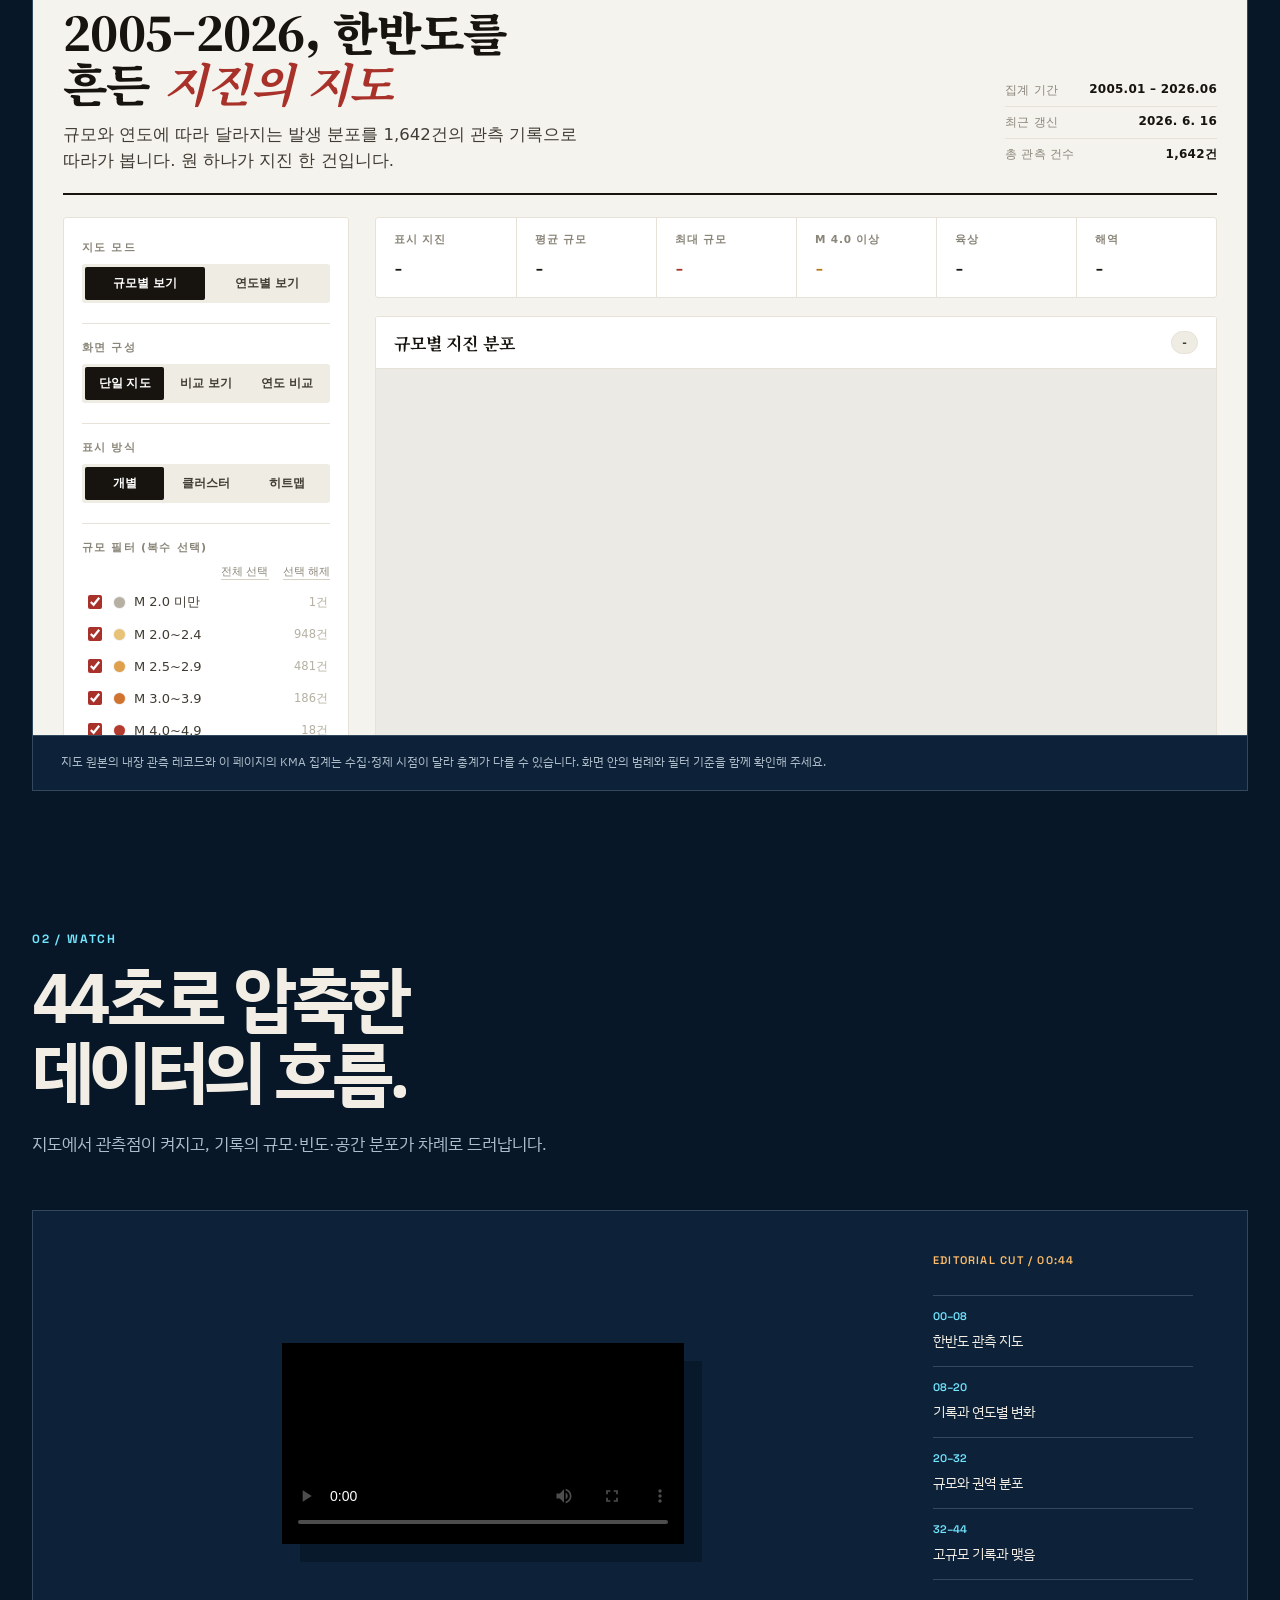
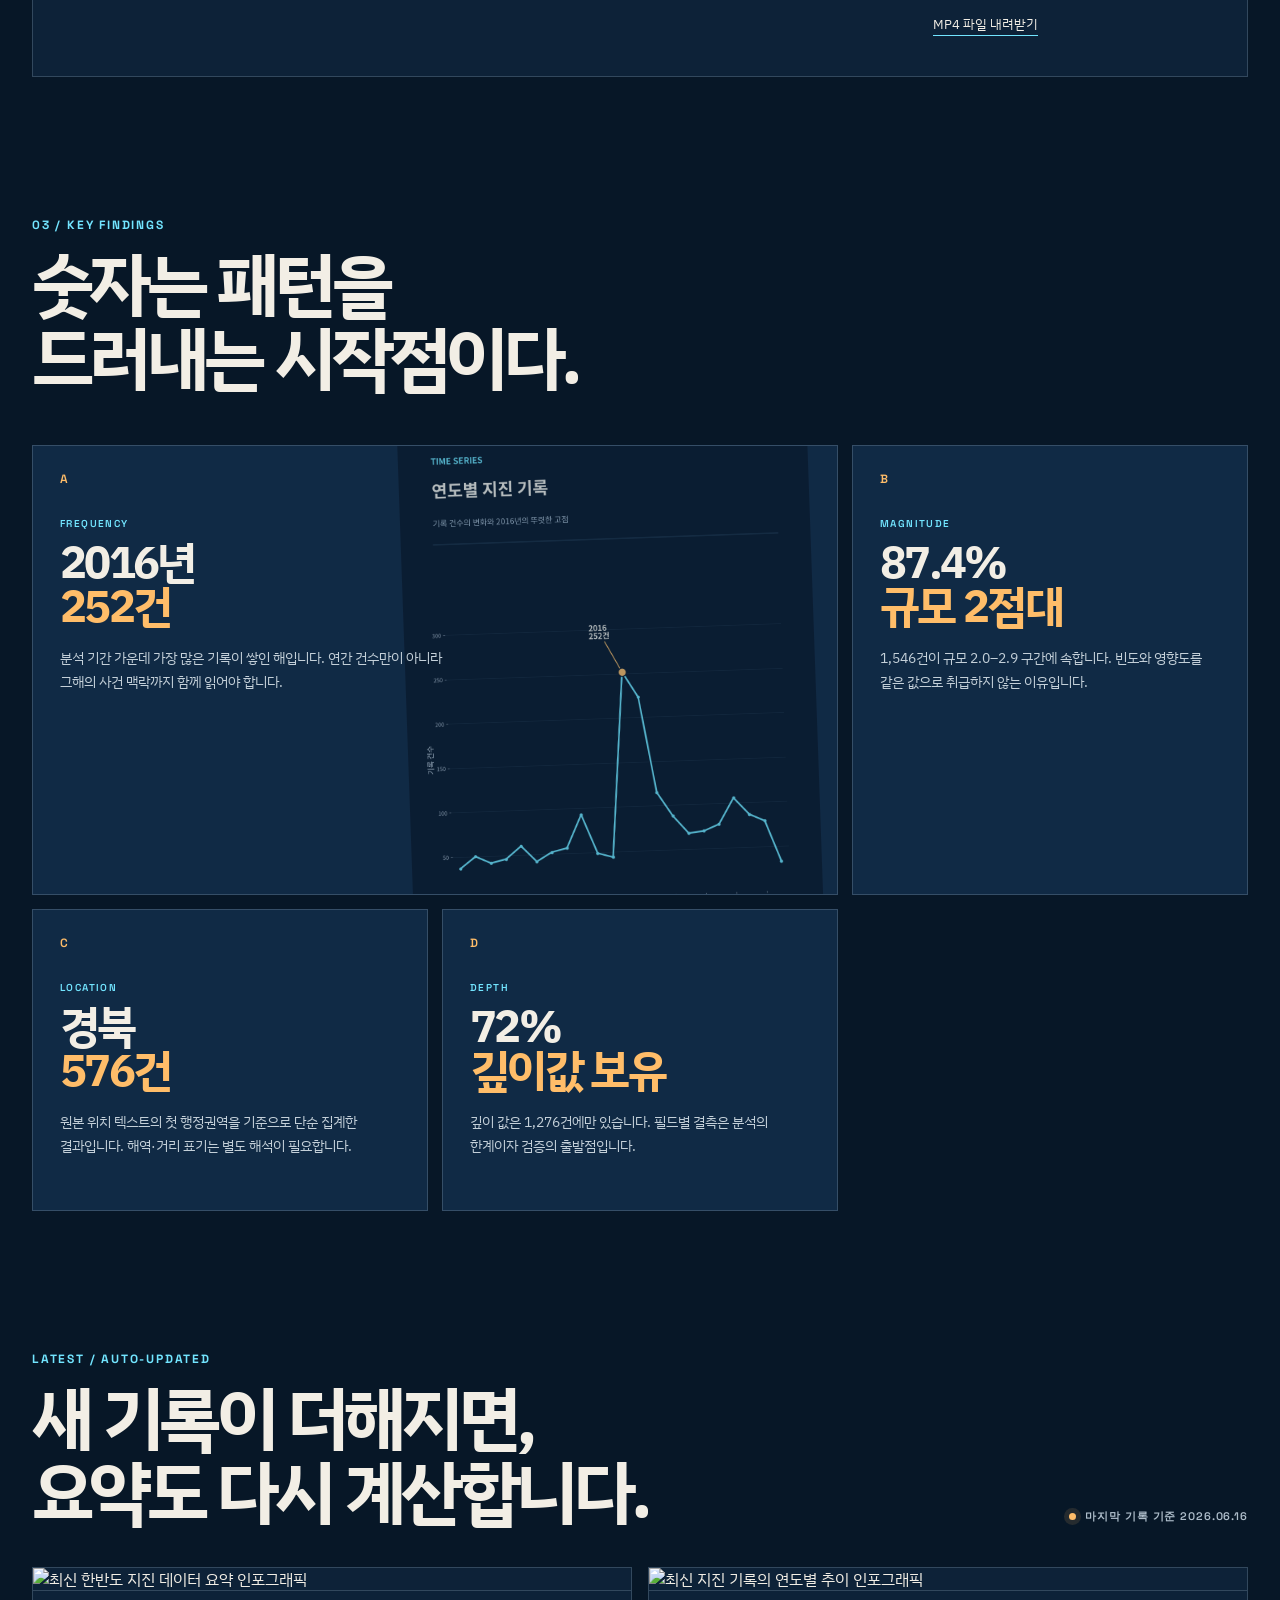
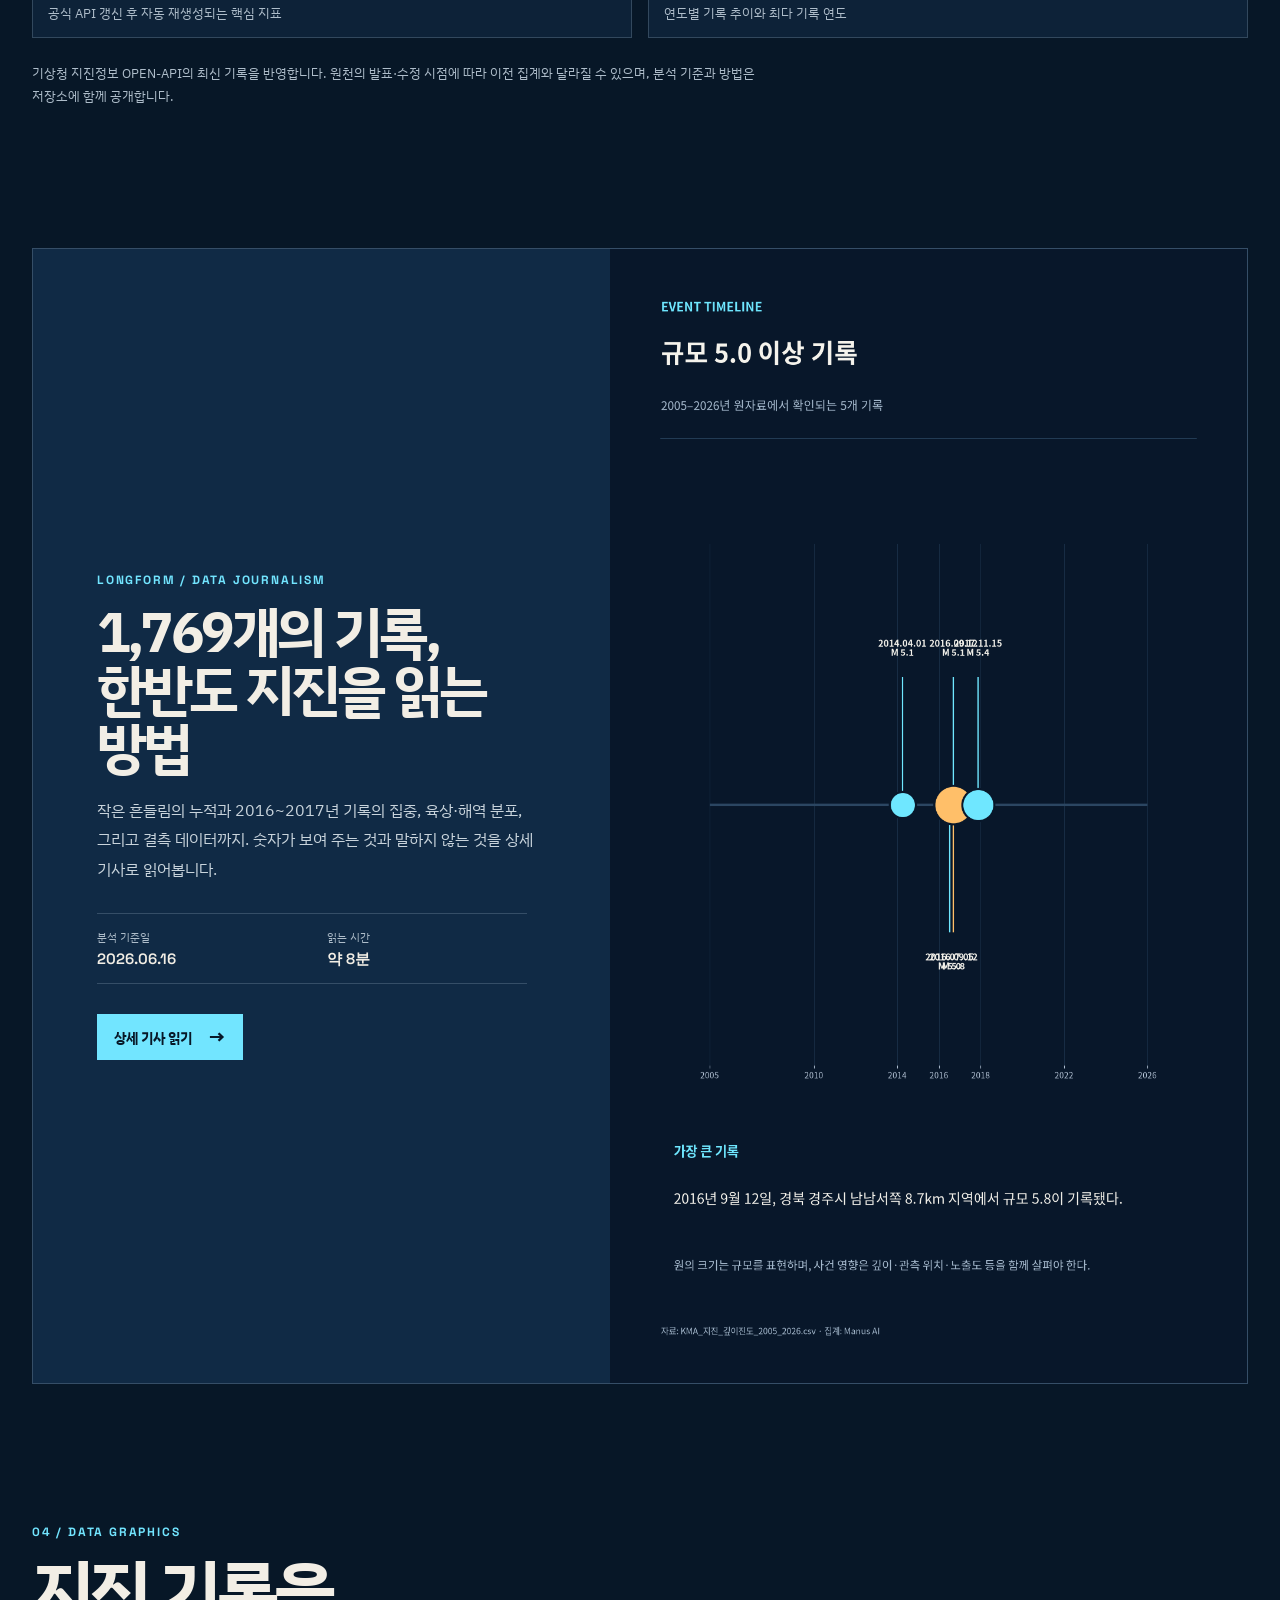
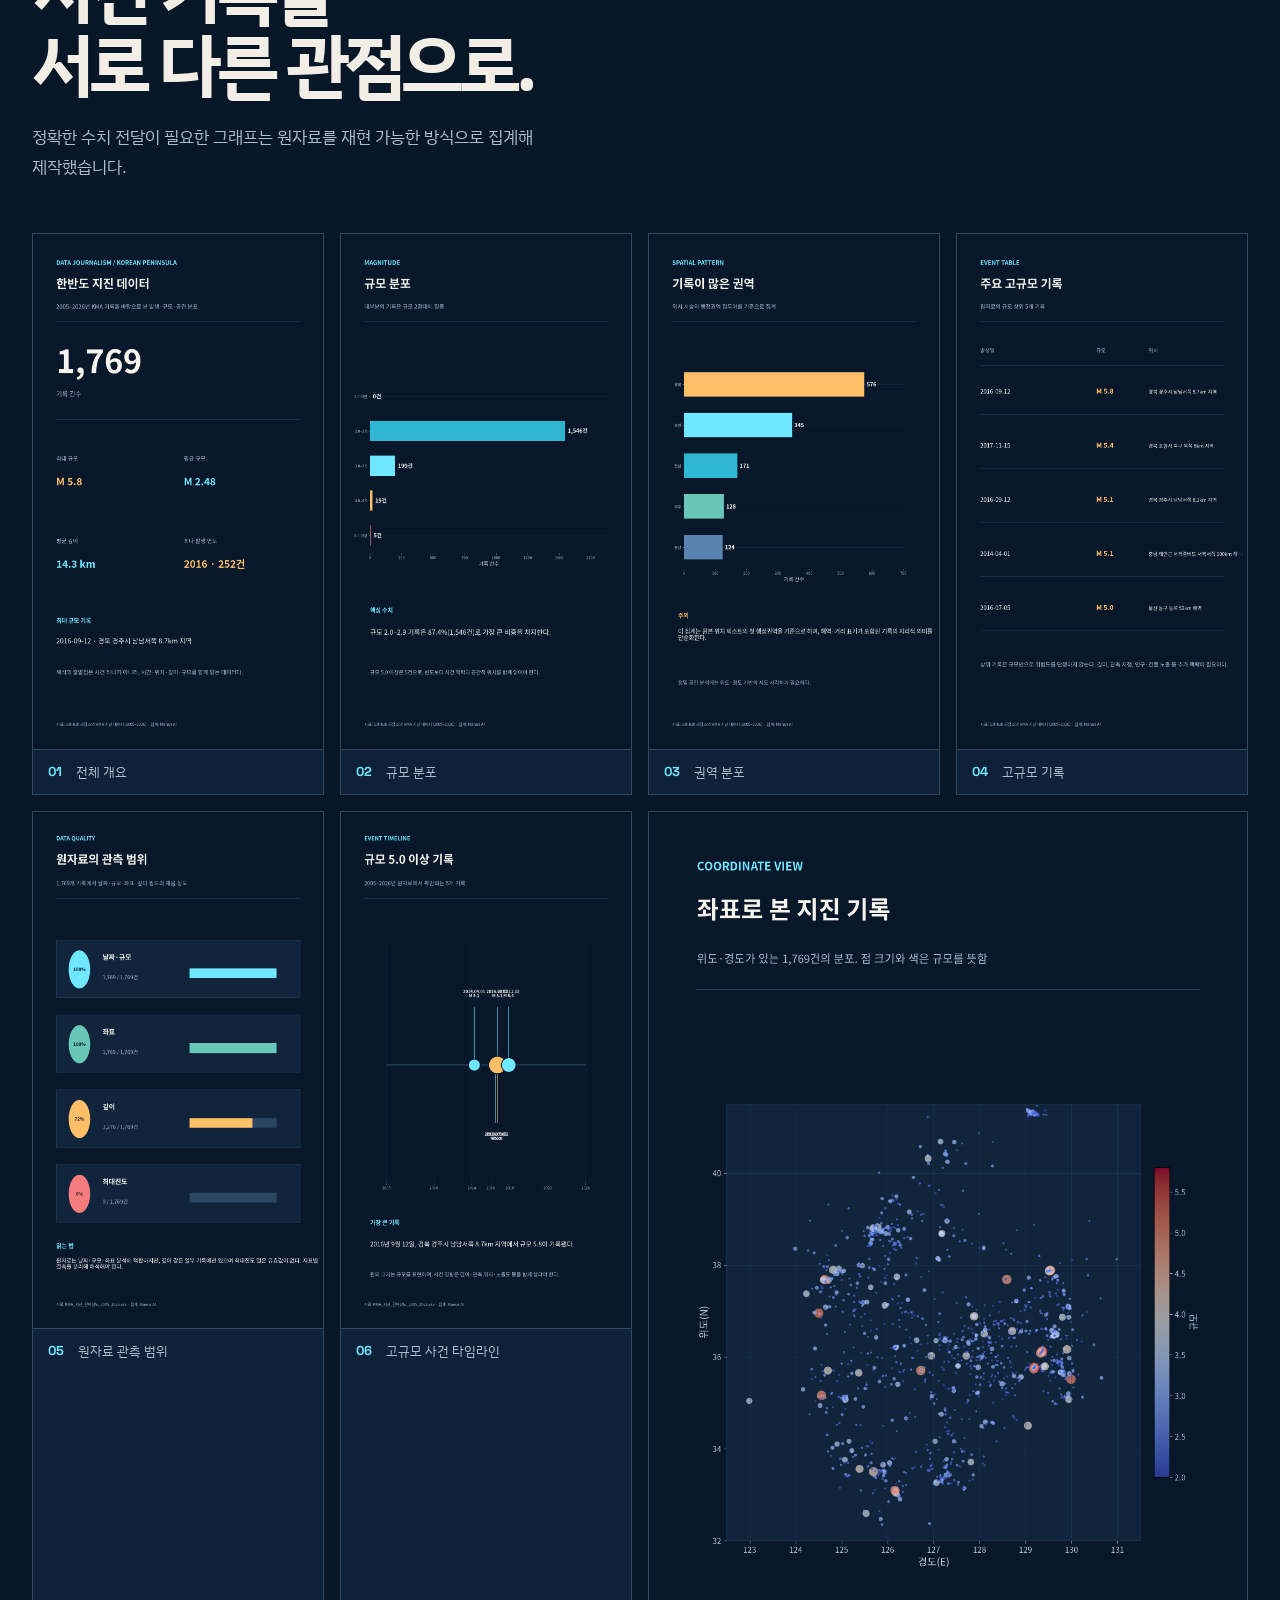
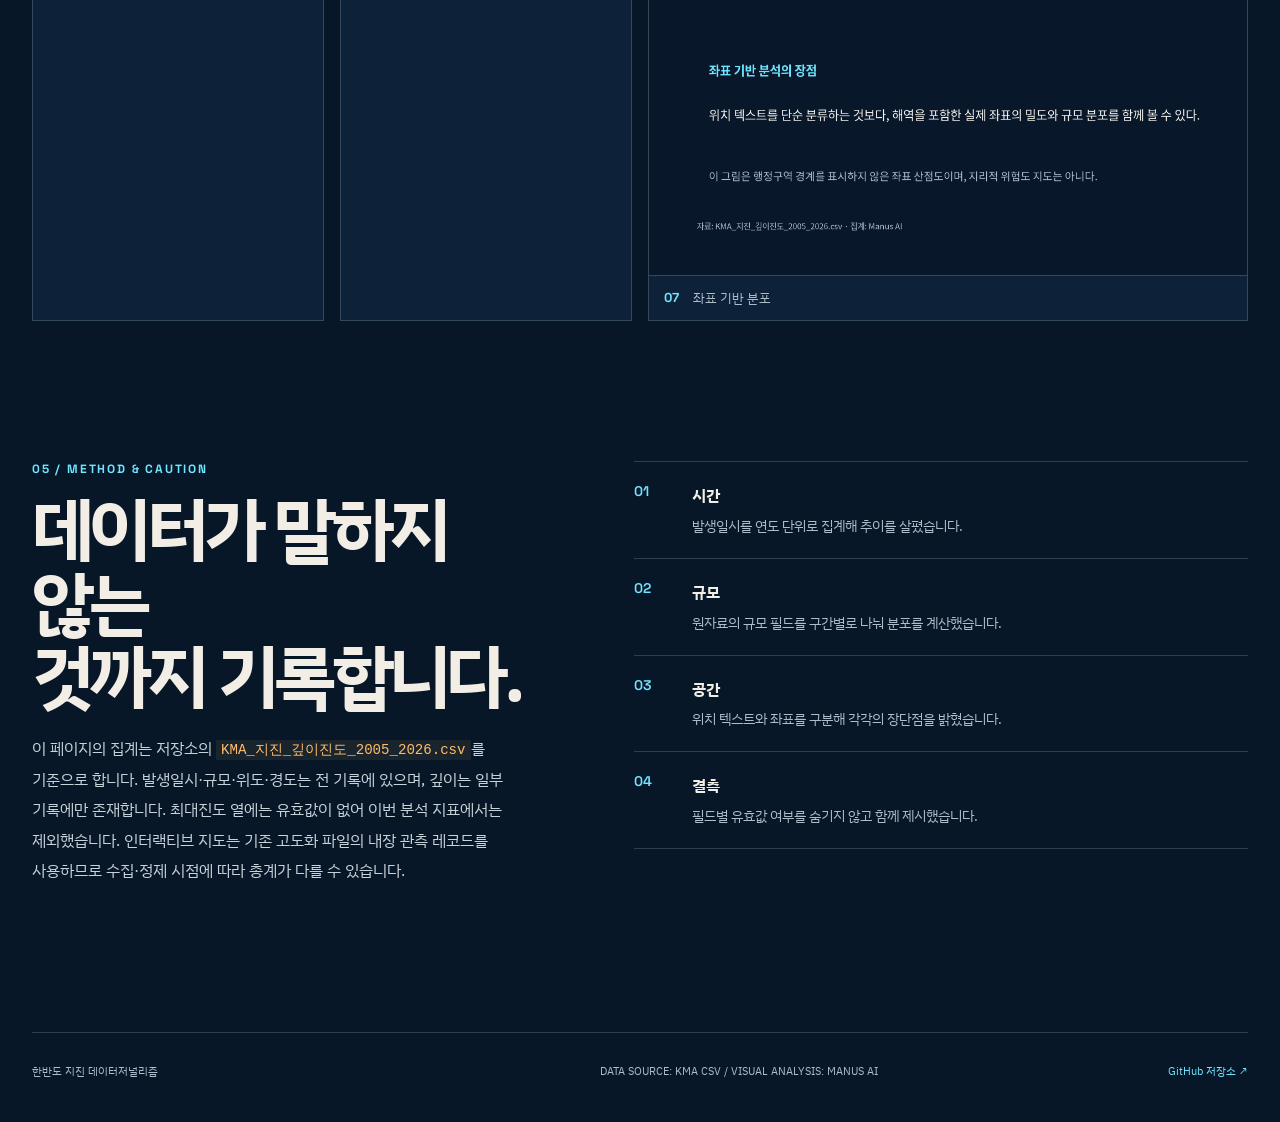
==== commit 848e4256: "Add article, mobile optimization, and live data assets" ====
--- a/docs/index.html
+++ b/docs/index.html
@@ -8,7 +8,7 @@
   <link rel="preconnect" href="https://fonts.googleapis.com">
   <link rel="preconnect" href="https://fonts.gstatic.com" crossorigin>
   <link href="https://fonts.googleapis.com/css2?family=IBM+Plex+Sans+KR:wght@400;500;600;700&family=Space+Grotesk:wght@500;600;700&display=swap" rel="stylesheet">
-  <link rel="stylesheet" href="site.css?v=map-integration-1">
+  <link rel="stylesheet" href="site.css?v=automation-mobile-1">
 </head>
 <body>
   <div class="site-grain" aria-hidden="true"></div>
@@ -18,6 +18,8 @@
       <a href="#map">지도</a>
       <a href="#film">영상</a>
       <a href="#findings">핵심 결과</a>
+      <a href="#latest">최신</a>
+      <a href="article.html">기사</a>
       <a href="#graphics">인포그래픽</a>
       <a href="#method">방법론</a>
     </nav>
@@ -32,19 +34,19 @@
           <p class="hero-lede">한반도 지진 기록 1,769건을 시간·규모·좌표·깊이의 네 축으로 다시 살핀 데이터저널리즘 프로젝트입니다.</p>
           <div class="hero-actions">
             <a class="button button-primary" href="#map">지도 탐색 <span>↓</span></a>
-            <a class="button button-quiet" href="#film">영상 보기</a>
+            <a class="button button-quiet" href="article.html">상세 기사 읽기 →</a>
           </div>
         </div>
         <figure class="hero-map reveal">
           <img src="media/vertical_map_keyframe.png" alt="지진 관측점이 표시된 한반도 지형 지도 키비주얼">
-          <figcaption><span class="pulse-dot"></span> 1,769 RECORDS / KMA SOURCE</figcaption>
+          <figcaption><span class="pulse-dot"></span> <span id="latest-record-caption">1,769 RECORDS / KMA SOURCE</span></figcaption>
         </figure>
       </div>
       <dl class="headline-stats reveal" aria-label="핵심 지표">
-        <div><dt>기록 건수</dt><dd data-count="1769">1,769</dd><small>2005–2026</small></div>
-        <div><dt>최대 규모</dt><dd>M 5.8</dd><small>2016.09.12</small></div>
-        <div><dt>평균 규모</dt><dd>M 2.48</dd><small>전체 기록 기준</small></div>
-        <div><dt>평균 깊이</dt><dd>14.3 km</dd><small>깊이 유효값 기준</small></div>
+        <div><dt>기록 건수</dt><dd id="stat-record-count" data-count="1769">1,769</dd><small id="stat-period">2005–2026</small></div>
+        <div><dt>최대 규모</dt><dd id="stat-max-magnitude">M 5.8</dd><small id="stat-max-date">2016.09.12</small></div>
+        <div><dt>평균 규모</dt><dd id="stat-mean-magnitude">M 2.48</dd><small>전체 기록 기준</small></div>
+        <div><dt>평균 깊이</dt><dd id="stat-depth-mean">14.3 km</dd><small id="stat-depth-note">깊이 유효값 기준</small></div>
       </dl>
     </section>
 
@@ -127,6 +129,37 @@
       </div>
     </section>
 
+    <section id="latest" class="latest-section section-shell">
+      <div class="latest-heading reveal">
+        <div>
+          <p class="eyebrow">LATEST / AUTO-UPDATED</p>
+          <h2>새 기록이 더해지면,<br>요약도 다시 계산합니다.</h2>
+        </div>
+        <p class="latest-status"><span class="pulse-dot"></span> <span id="latest-status">마지막 기록 기준 2026.06.16</span></p>
+      </div>
+      <div class="latest-grid reveal">
+        <figure class="latest-graphic"><img id="latest-overview-image" src="media/latest_overview.svg" alt="최신 한반도 지진 데이터 요약 인포그래픽"><figcaption>공식 API 갱신 후 자동 재생성되는 핵심 지표</figcaption></figure>
+        <figure class="latest-graphic"><img id="latest-yearly-image" src="media/latest_yearly_trend.svg" alt="최신 지진 기록의 연도별 추이 인포그래픽"><figcaption>연도별 기록 추이와 최다 기록 연도</figcaption></figure>
+      </div>
+      <p class="latest-note">기상청 지진정보 OPEN-API의 최신 기록을 반영합니다. 원천의 발표·수정 시점에 따라 이전 집계와 달라질 수 있으며, 분석 기준과 방법은 저장소에 함께 공개합니다.</p>
+    </section>
+
+    <section id="story" class="story-section section-shell">
+      <article class="story-card reveal">
+        <div class="story-copy">
+          <p class="eyebrow">LONGFORM / DATA JOURNALISM</p>
+          <h2>1,769개의 기록,<br>한반도 지진을 읽는 방법</h2>
+          <p>작은 흔들림의 누적과 2016~2017년 기록의 집중, 육상·해역 분포, 그리고 결측 데이터까지. 숫자가 보여 주는 것과 말하지 않는 것을 상세 기사로 읽어봅니다.</p>
+          <dl class="story-meta">
+            <div><dt>분석 기준일</dt><dd>2026.06.16</dd></div>
+            <div><dt>읽는 시간</dt><dd>약 8분</dd></div>
+          </dl>
+          <a class="story-link" href="article.html">상세 기사 읽기 <span>→</span></a>
+        </div>
+        <figure class="story-visual"><img src="media/07_major_event_timeline.png" alt="한반도 규모 5.0 이상 지진 사건 타임라인 인포그래픽"></figure>
+      </article>
+    </section>
+
     <section id="graphics" class="graphics section-shell">
       <div class="section-heading reveal">
         <p class="eyebrow">04 / DATA GRAPHICS</p>
--- a/docs/site.css
+++ b/docs/site.css
@@ -16,6 +16,8 @@
 html { scroll-behavior: smooth; background: var(--ink); }
 body { margin: 0; color: var(--paper); background: var(--ink); font-family: "IBM Plex Sans KR", sans-serif; overflow-x: hidden; }
 a { color: inherit; text-decoration: none; }
+a:focus-visible, button:focus-visible { outline: 2px solid var(--cyan); outline-offset: 3px; }
+section[id] { scroll-margin-top: 82px; }
 .site-grain { position: fixed; inset: 0; pointer-events: none; z-index: 20; opacity: .06; background-image: url("data:image/svg+xml,%3Csvg viewBox='0 0 160 160' xmlns='http://www.w3.org/2000/svg'%3E%3Cfilter id='n'%3E%3CfeTurbulence type='fractalNoise' baseFrequency='.82' numOctaves='4' stitchTiles='stitch'/%3E%3C/filter%3E%3Crect width='100%25' height='100%25' filter='url(%23n)' opacity='.55'/%3E%3C/svg%3E"); }
 .section-shell { width: min(calc(100% - 64px), var(--max)); margin: 0 auto; }
 .site-header { position: sticky; top: 0; z-index: 10; display: flex; align-items: center; justify-content: space-between; width: 100%; height: 72px; padding: 0 max(32px, calc((100vw - var(--max)) / 2)); background: rgba(7,23,39,.77); border-bottom: 1px solid rgba(174,189,202,.13); backdrop-filter: blur(18px); }
@@ -101,8 +103,10 @@
 
 @media (max-width: 860px) {
   .section-shell { width: min(calc(100% - 36px), var(--max)); }
-  .site-header { height: 60px; padding: 0 18px; }
-  .site-header nav { display: none; }
+  .site-header { height: 60px; gap: 14px; padding: 0 18px; }
+  .site-header nav { display: flex; flex: 1; justify-content: flex-end; gap: 16px; max-width: calc(100vw - 116px); overflow-x: auto; overscroll-behavior-x: contain; scrollbar-width: none; white-space: nowrap; }
+  .site-header nav::-webkit-scrollbar { display: none; }
+  .site-header nav a { display: inline-flex; align-items: center; min-height: 44px; flex: none; }
   .hero { padding-top: 75px; }
   .hero-grid, .film-layout, .method-section { grid-template-columns: 1fr; }
   .hero-map { max-width: 360px; margin-top: 18px; }
@@ -112,7 +116,7 @@
   .headline-stats div:nth-child(3) { padding-left: 0; }
   .map-section, .film-section, .findings, .graphics, .method-section { padding-top: 92px; }
   .map-toolbar { flex-direction: column; gap: 16px; padding: 20px 18px; }
-  .map-embed { height: 86vh; min-height: 720px; }
+  .map-embed { height: min(100svh, 860px); min-height: 700px; }
   .map-notice { padding: 15px 18px 17px; }
   .film-layout { padding: 25px 18px; gap: 30px; }
   .finding-grid { grid-template-columns: 1fr; }
@@ -125,12 +129,149 @@
 }
 
 @media (max-width: 480px) {
-  h1 { font-size: 56px; }
-  .hero-lede { font-size: 16px; }
-  .headline-stats dd { font-size: 29px; }
+  .section-shell { width: min(calc(100% - 28px), var(--max)); }
+  .site-header { padding: 0 14px; gap: 10px; }
+  .brand { flex: none; font-size: 13px; }
+  .site-header nav { gap: 12px; max-width: calc(100vw - 94px); font-size: 12px; }
+  h1 { font-size: 48px; line-height: 1.02; }
+  .hero { padding-top: 54px; }
+  .hero-lede { font-size: 16px; line-height: 1.75; }
+  .hero-actions { display: grid; grid-template-columns: 1fr; }
+  .hero-actions .button { min-height: 48px; justify-content: center; }
+  .hero-map { max-width: 290px; }
+  .hero-map img { box-shadow: 16px 16px 0 rgba(16,42,69,.9); }
+  .headline-stats { margin-top: 45px; }
+  .headline-stats div, .headline-stats div + div { min-height: 110px; padding: 18px 12px; }
+  .headline-stats dd { font-size: 27px; }
+  .section-heading { margin-bottom: 30px; }
+  .section-heading h2, .method-copy h2 { font-size: 39px; }
+  .section-heading > p:last-child { font-size: 15px; }
+  .map-open { width: 100%; min-height: 44px; text-align: center; }
+  .map-embed { height: min(100svh, 800px); min-height: 680px; }
+  .film-frame { width: min(100%, 330px); }
+  .film-notes li { font-size: 13px; }
+  .finding-card { min-height: 275px; padding: 22px; }
+  .finding-card-large { min-height: 350px; }
   .graphic-grid { grid-template-columns: 1fr; }
   .graphic-tall, .graphic-wide { grid-column: span 1; }
-  .section-heading h2, .method-copy h2 { font-size: 42px; }
-  .map-embed { height: 940px; min-height: 640px; }
-  .map-open { width: 100%; text-align: center; }
-}
+  .method-list div { grid-template-columns: 38px 1fr; }
+}
+
+/* ===== ARTICLE PAGE ===== */
+.article-page { background: #0a1b2d; }
+.article-header nav a.active { color: var(--cyan); }
+.article-shell { width: min(calc(100% - 64px), 980px); margin: 0 auto; padding: 104px 0 80px; }
+.article-masthead { padding: 0 0 56px; border-bottom: 1px solid var(--line); }
+.article-series { margin: 0 0 18px; color: var(--muted); font: 600 13px/1.4 "Space Grotesk", sans-serif; letter-spacing: .1em; }
+.article-masthead h1 { max-width: 900px; margin: 0 0 28px; color: var(--paper); font-size: clamp(52px, 8vw, 96px); line-height: .98; letter-spacing: -.075em; word-break: keep-all; }
+.article-dek { max-width: 700px; margin: 0; color: #d4dce2; font-size: 19px; line-height: 1.85; word-break: keep-all; }
+.article-facts { display: grid; grid-template-columns: repeat(4, 1fr); gap: 0; margin: 56px 0 0; border-top: 1px solid var(--line); border-bottom: 1px solid var(--line); }
+.article-facts div { padding: 18px 16px 18px 0; border-right: 1px solid var(--line); }
+.article-facts div + div { padding-left: 16px; }
+.article-facts div:last-child { border-right: 0; }
+.article-facts dt { margin-bottom: 7px; color: var(--muted); font-size: 11px; }
+.article-facts dd { margin: 0; color: var(--cyan); font: 600 clamp(19px, 2.6vw, 29px)/1.1 "Space Grotesk", sans-serif; letter-spacing: -.04em; }
+.article-body { max-width: 760px; margin: 0 auto; padding-top: 68px; color: #e6ebee; }
+.article-body > h1 { display: none; }
+.article-body h2 { margin: 88px 0 25px; color: var(--paper); font-size: clamp(31px, 4.5vw, 52px); line-height: 1.13; letter-spacing: -.06em; word-break: keep-all; }
+.article-body h2:first-of-type { margin-top: 0; }
+.article-body p, .article-body li { color: #d7e0e5; font-size: 17px; line-height: 2; word-break: keep-all; }
+.article-body p { margin-bottom: 28px; }
+.article-body blockquote { margin: 0 0 42px; padding: 20px 24px; border-left: 3px solid var(--cyan); background: rgba(114,229,255,.07); }
+.article-body blockquote p { margin: 0; color: #dcecf1; font-size: 15px; line-height: 1.85; }
+.article-body strong { color: var(--amber); font-weight: 700; }
+.article-body img { display: block; width: 100%; height: auto; margin: 44px 0; border: 1px solid var(--line); background: var(--ink-2); }
+.article-body table { width: 100%; margin: 34px 0 44px; border-collapse: collapse; font-size: 14px; line-height: 1.65; }
+.article-body th, .article-body td { padding: 13px 14px; border: 1px solid var(--line); text-align: left; vertical-align: top; word-break: keep-all; }
+.article-body th { color: var(--cyan); font-size: 12px; font-weight: 600; background: rgba(114,229,255,.06); }
+.article-body td { color: #d4dde2; }
+.article-body a { color: var(--cyan); text-decoration: underline; text-decoration-color: rgba(114,229,255,.45); text-underline-offset: 4px; }
+.article-body h2:last-of-type { margin-top: 88px; }
+.article-footer { display: flex; align-items: flex-end; justify-content: space-between; gap: 30px; margin-top: 80px; padding-top: 30px; border-top: 1px solid var(--line); color: var(--muted); }
+.article-footer p { max-width: 540px; margin: 0; font-size: 13px; line-height: 1.7; word-break: keep-all; }
+.article-footer a { color: var(--cyan); }
+.article-return { flex: none; font-size: 13px; white-space: nowrap; }
+
+@media (max-width: 860px) {
+  .article-shell { width: min(calc(100% - 36px), 980px); padding-top: 74px; }
+  .article-masthead { padding-bottom: 44px; }
+  .article-body { padding-top: 52px; }
+}
+
+@media (max-width: 560px) {
+  .article-shell { width: min(calc(100% - 28px), 980px); padding-top: 52px; padding-bottom: 50px; }
+  .article-series { font-size: 11px; }
+  .article-masthead h1 { margin-bottom: 21px; font-size: 47px; line-height: 1.03; }
+  .article-dek { font-size: 16px; line-height: 1.8; }
+  .article-facts { grid-template-columns: repeat(2, 1fr); margin-top: 38px; }
+  .article-facts div { min-height: 81px; padding: 14px 10px 14px 0; }
+  .article-facts div + div { padding-left: 10px; }
+  .article-facts div:nth-child(2) { border-right: 0; }
+  .article-facts div:nth-child(n+3) { border-top: 1px solid var(--line); }
+  .article-facts div:nth-child(3) { padding-left: 0; }
+  .article-facts dd { font-size: 20px; }
+  .article-body { padding-top: 43px; }
+  .article-body h2 { margin: 60px 0 20px; font-size: 33px; line-height: 1.18; }
+  .article-body p, .article-body li { font-size: 16px; line-height: 1.9; }
+  .article-body p { margin-bottom: 23px; }
+  .article-body blockquote { margin-bottom: 30px; padding: 17px 18px; }
+  .article-body blockquote p { font-size: 14px; }
+  .article-body img { margin: 30px 0; }
+  .article-body table { display: block; overflow-x: auto; margin: 26px 0 32px; white-space: nowrap; -webkit-overflow-scrolling: touch; }
+  .article-body th, .article-body td { padding: 11px 12px; font-size: 13px; white-space: normal; min-width: 118px; }
+  .article-footer { align-items: flex-start; flex-direction: column; gap: 18px; margin-top: 54px; }
+}
+
+/* ===== LONGFORM STORY ENTRY ===== */
+.story-section { padding-top: 140px; }
+.story-card { display: grid; grid-template-columns: .95fr 1.05fr; min-height: 500px; overflow: hidden; border: 1px solid var(--line); background: var(--panel); }
+.story-copy { display: flex; flex-direction: column; align-items: flex-start; justify-content: center; padding: clamp(30px, 5vw, 70px); }
+.story-copy h2 { margin: 0 0 20px; font-size: clamp(35px, 4.4vw, 62px); line-height: 1.03; letter-spacing: -.067em; word-break: keep-all; }
+.story-copy > p:last-of-type { max-width: 500px; margin-bottom: 28px; color: #c9d4dc; font-size: 16px; line-height: 1.85; word-break: keep-all; }
+.story-meta { display: flex; gap: 30px; width: 100%; max-width: 430px; margin: 0 0 30px; padding: 15px 0; border-top: 1px solid var(--line); border-bottom: 1px solid var(--line); }
+.story-meta div { flex: 1; }
+.story-meta dt { margin-bottom: 5px; color: var(--muted); font-size: 11px; }
+.story-meta dd { margin: 0; color: var(--paper); font: 600 15px/1.25 "Space Grotesk", sans-serif; }
+.story-link { display: inline-flex; align-items: center; gap: 16px; min-height: 46px; padding: 0 17px; color: var(--ink); background: var(--cyan); font-size: 14px; font-weight: 700; }
+.story-link span { font-size: 20px; line-height: 1; }
+.story-visual { min-height: 100%; margin: 0; background: #091724; }
+.story-visual img { display: block; width: 100%; height: 100%; object-fit: cover; object-position: center; }
+
+@media (max-width: 860px) {
+  .story-section { padding-top: 92px; }
+  .story-card { grid-template-columns: 1fr; }
+  .story-copy { padding: 38px 28px; }
+  .story-visual { max-height: 660px; }
+  .story-visual img { height: auto; }
+}
+
+@media (max-width: 480px) {
+  .story-copy { padding: 29px 22px 31px; }
+  .story-copy h2 { font-size: 37px; }
+  .story-copy > p:last-of-type { font-size: 15px; line-height: 1.75; }
+  .story-meta { gap: 14px; margin-bottom: 24px; }
+  .story-visual { max-height: none; }
+}
+
+/* ===== AUTO-UPDATED LATEST DATA ===== */
+.latest-section { padding-top: 140px; }
+.latest-heading { display: flex; align-items: flex-end; justify-content: space-between; gap: 30px; margin-bottom: 38px; }
+.latest-heading h2 { margin: 0; font-size: clamp(39px, 5.5vw, 72px); line-height: 1.05; letter-spacing: -.065em; word-break: keep-all; }
+.latest-status { display: inline-flex; flex: none; align-items: center; gap: 9px; margin: 0 0 5px; color: var(--muted); font: 600 11px/1.4 "Space Grotesk", sans-serif; letter-spacing: .08em; }
+.latest-grid { display: grid; grid-template-columns: repeat(2, 1fr); gap: 16px; }
+.latest-graphic { margin: 0; overflow: hidden; border: 1px solid var(--line); background: var(--ink-2); }
+.latest-graphic img { display: block; width: 100%; height: auto; }
+.latest-graphic figcaption { padding: 13px 15px; border-top: 1px solid var(--line); color: var(--muted); font-size: 13px; line-height: 1.5; }
+.latest-note { max-width: 760px; margin: 24px 0 0; color: #aebdca; font-size: 13px; line-height: 1.8; word-break: keep-all; }
+
+@media (max-width: 860px) {
+  .latest-section { padding-top: 92px; }
+  .latest-heading { align-items: flex-start; flex-direction: column; gap: 17px; margin-bottom: 30px; }
+}
+
+@media (max-width: 560px) {
+  .latest-heading h2 { font-size: 38px; }
+  .latest-grid { grid-template-columns: 1fr; gap: 12px; }
+  .latest-graphic figcaption { font-size: 12px; }
+  .latest-note { margin-top: 18px; font-size: 12px; }
+}
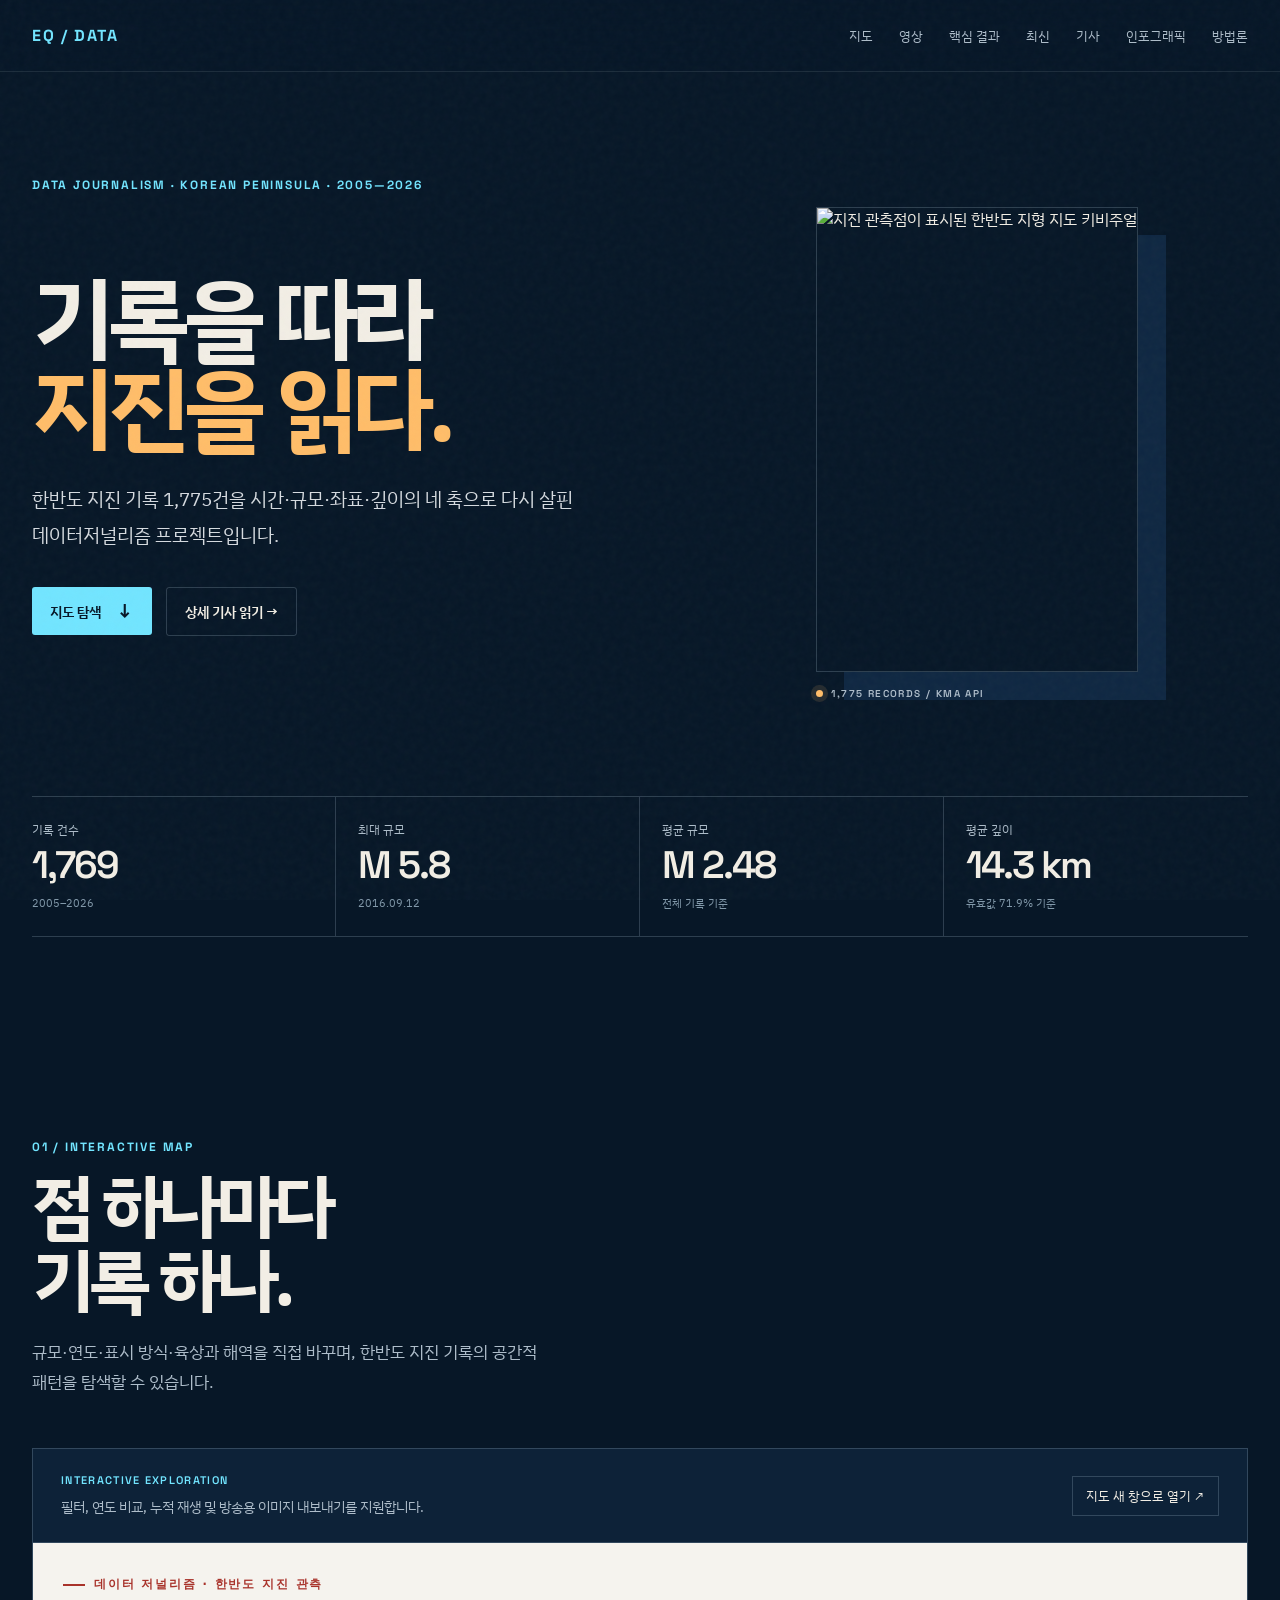
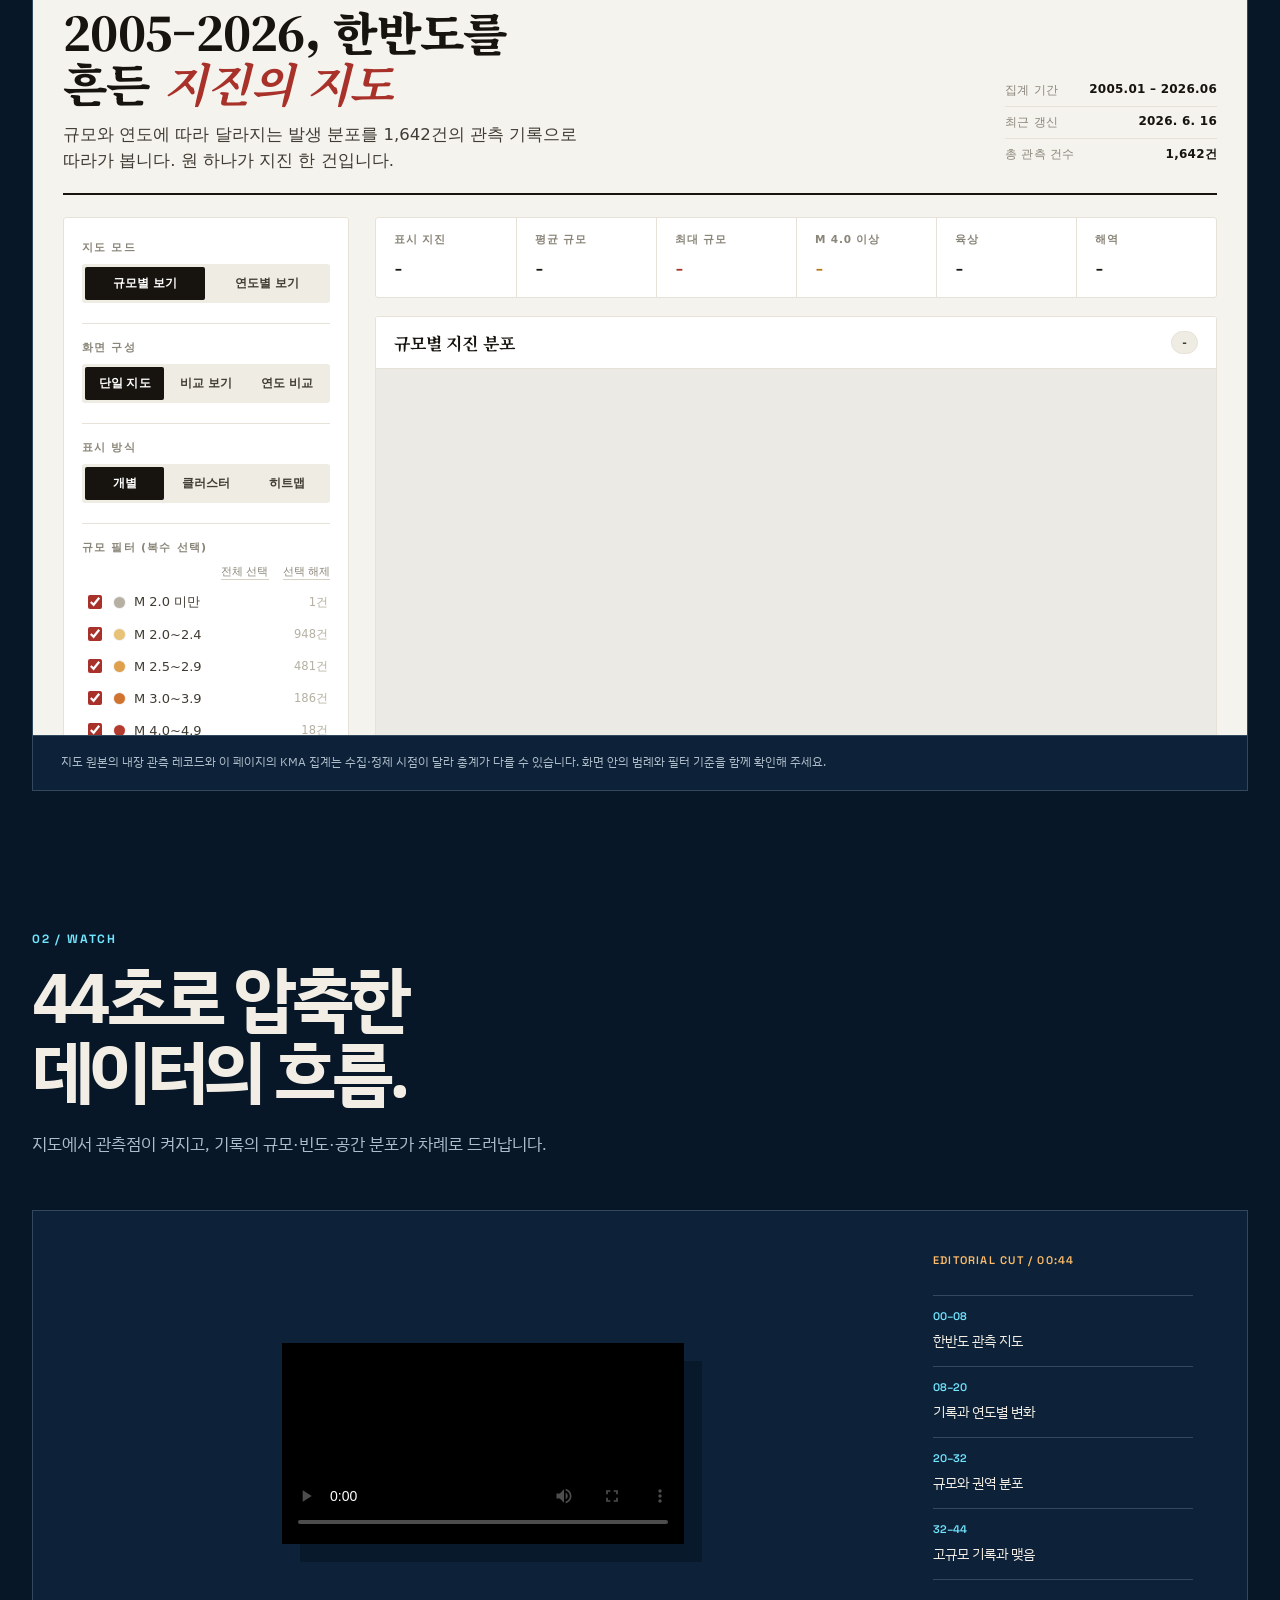
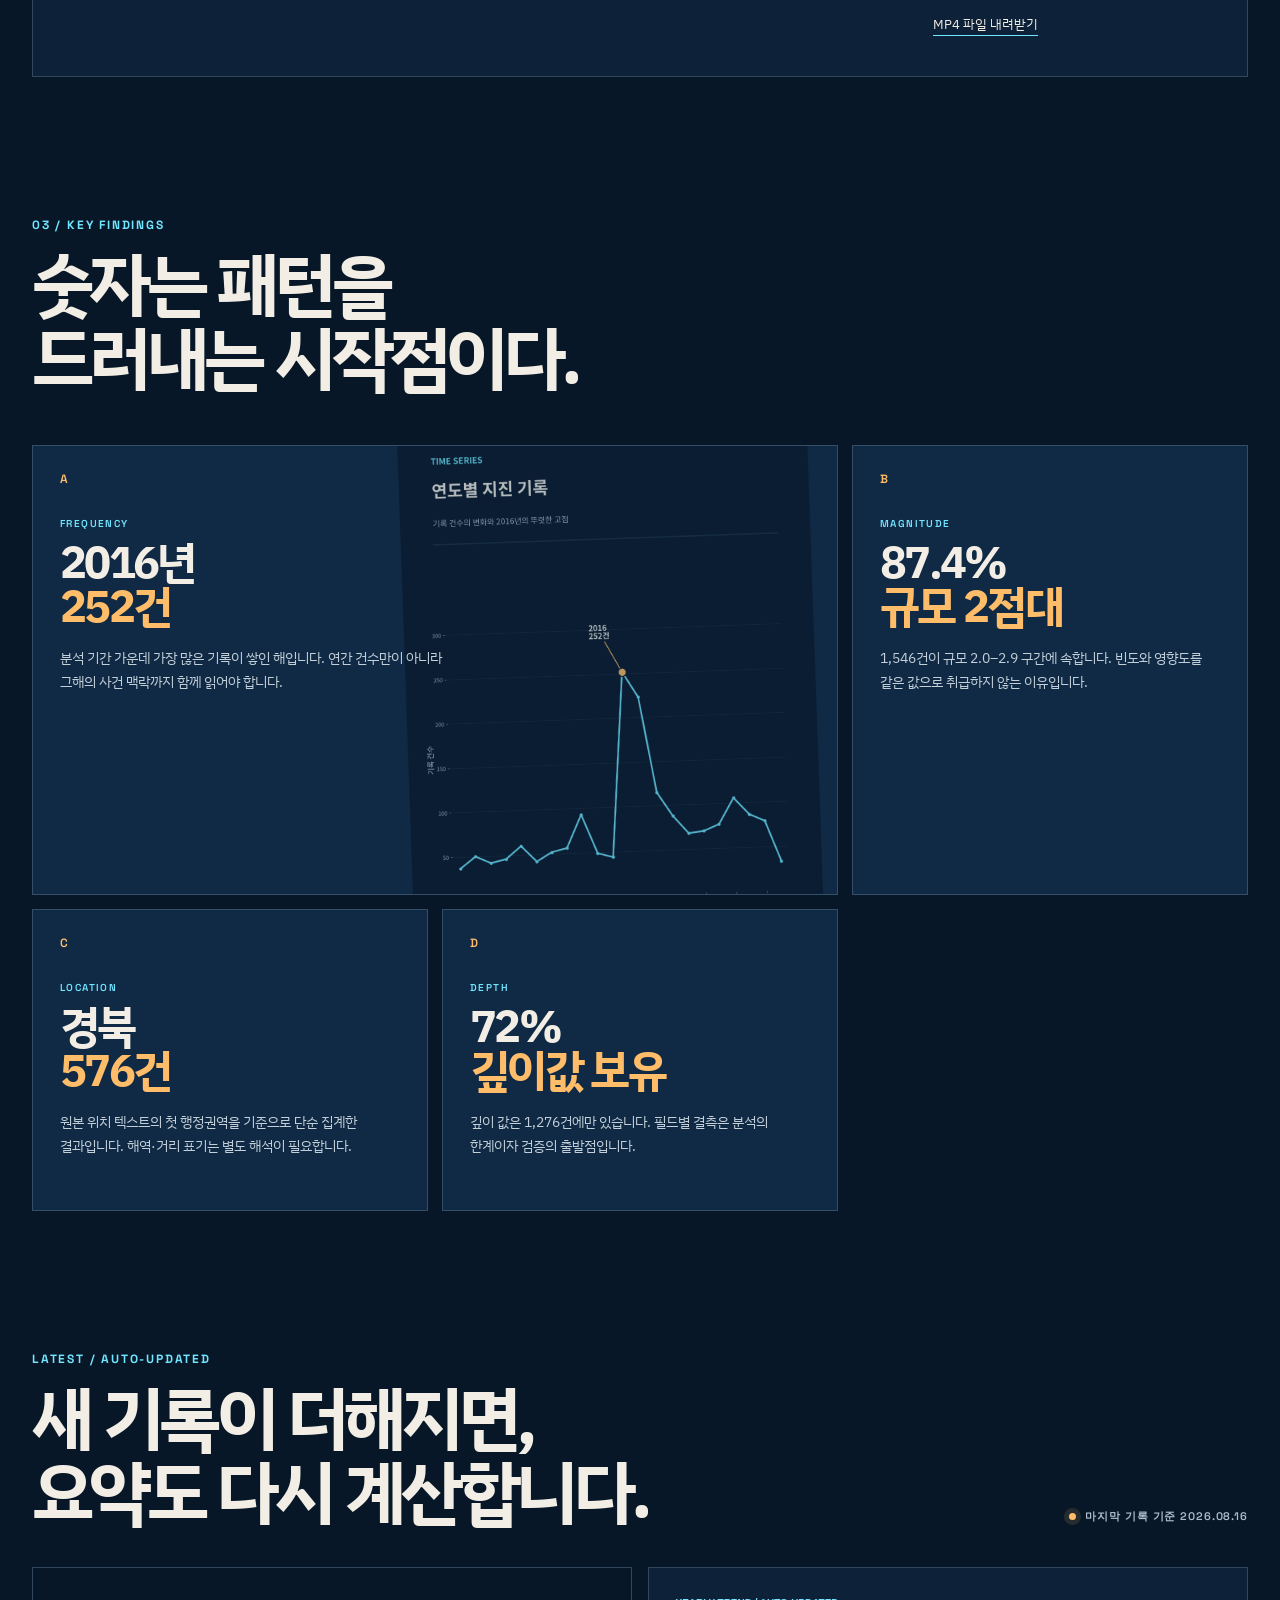
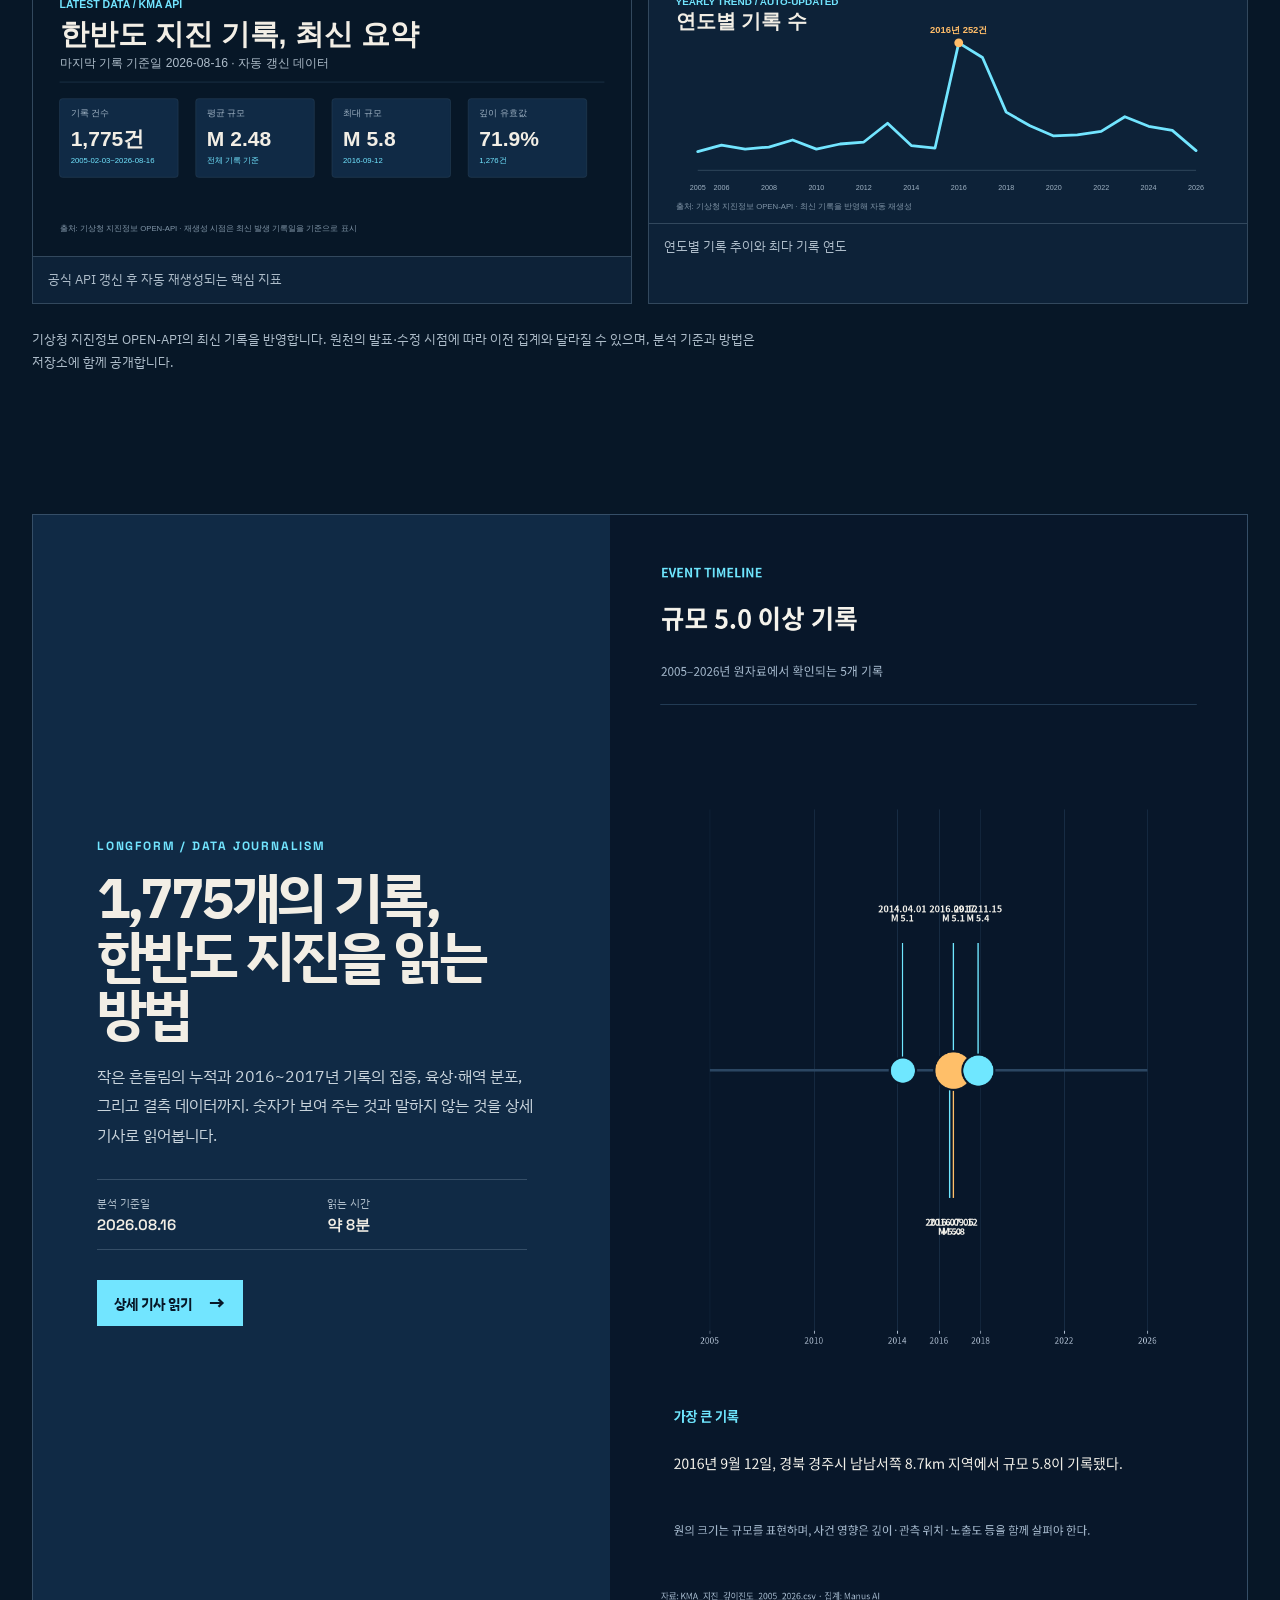
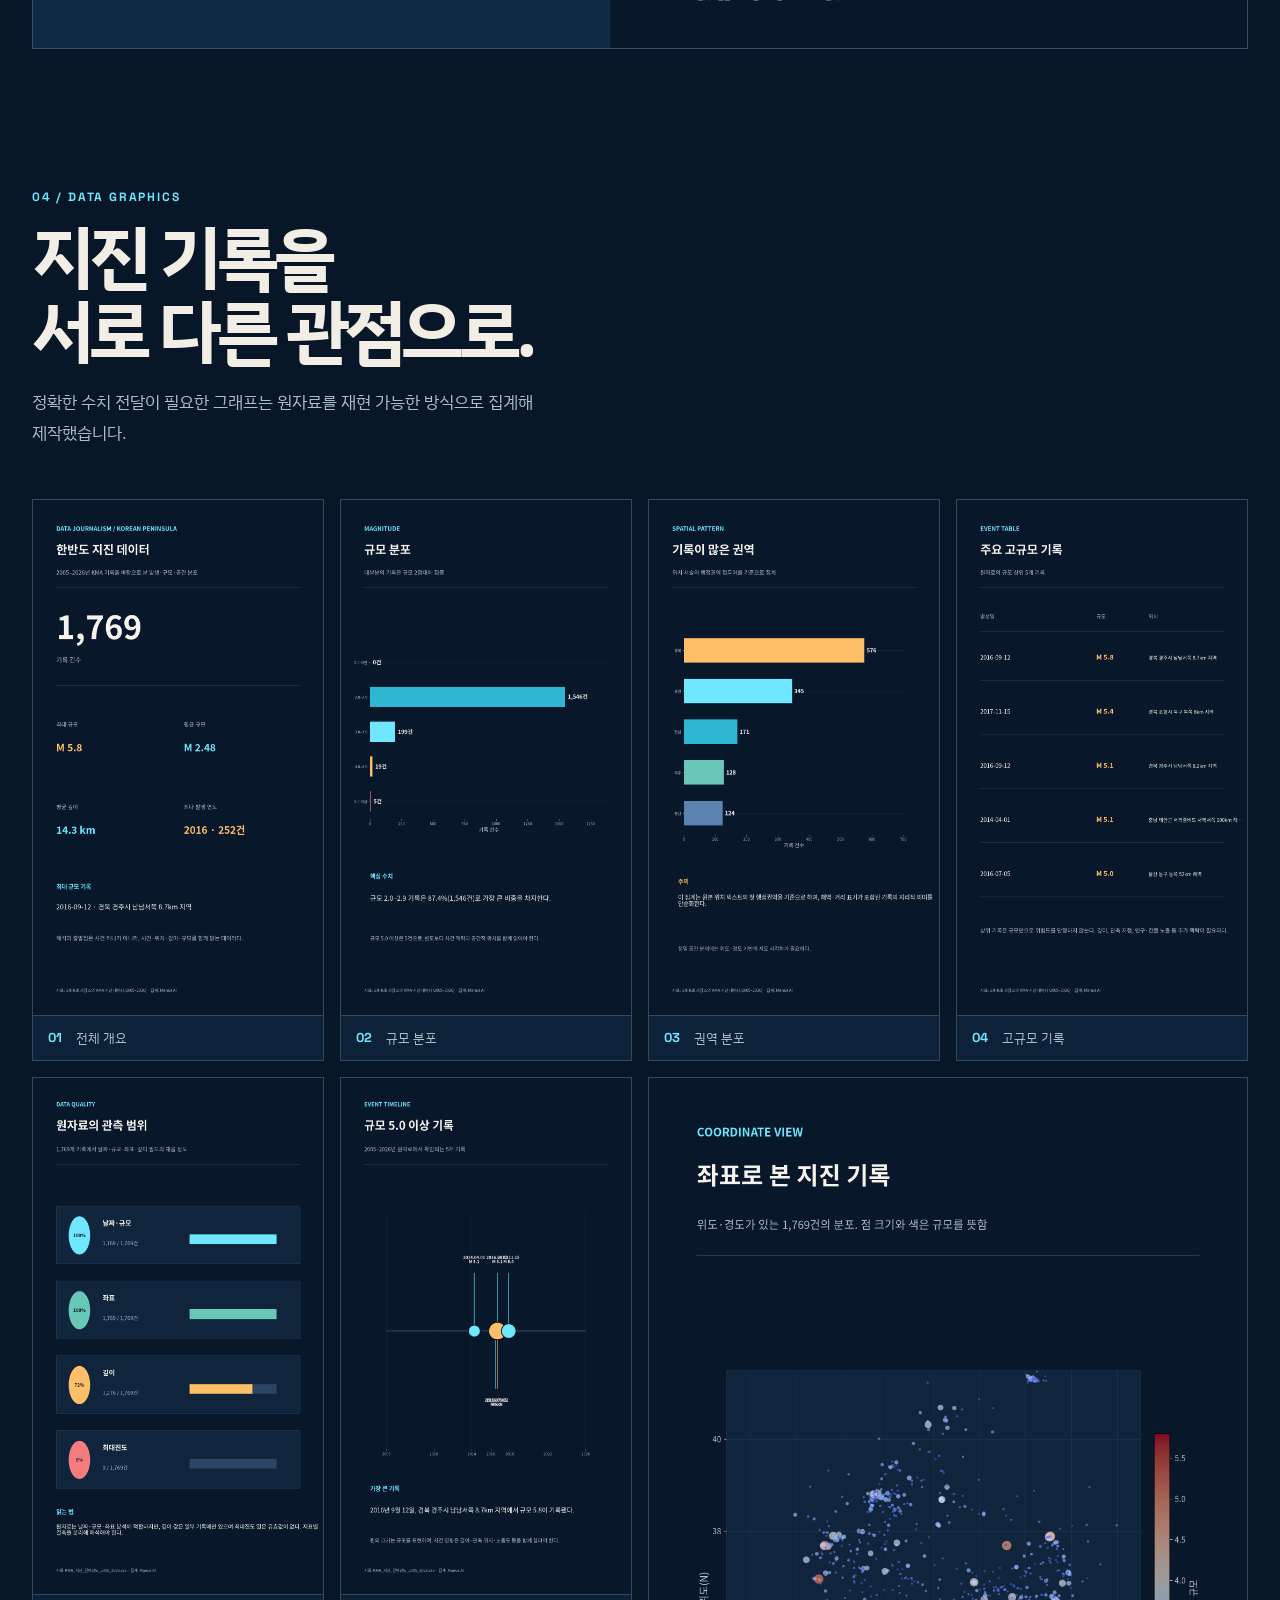
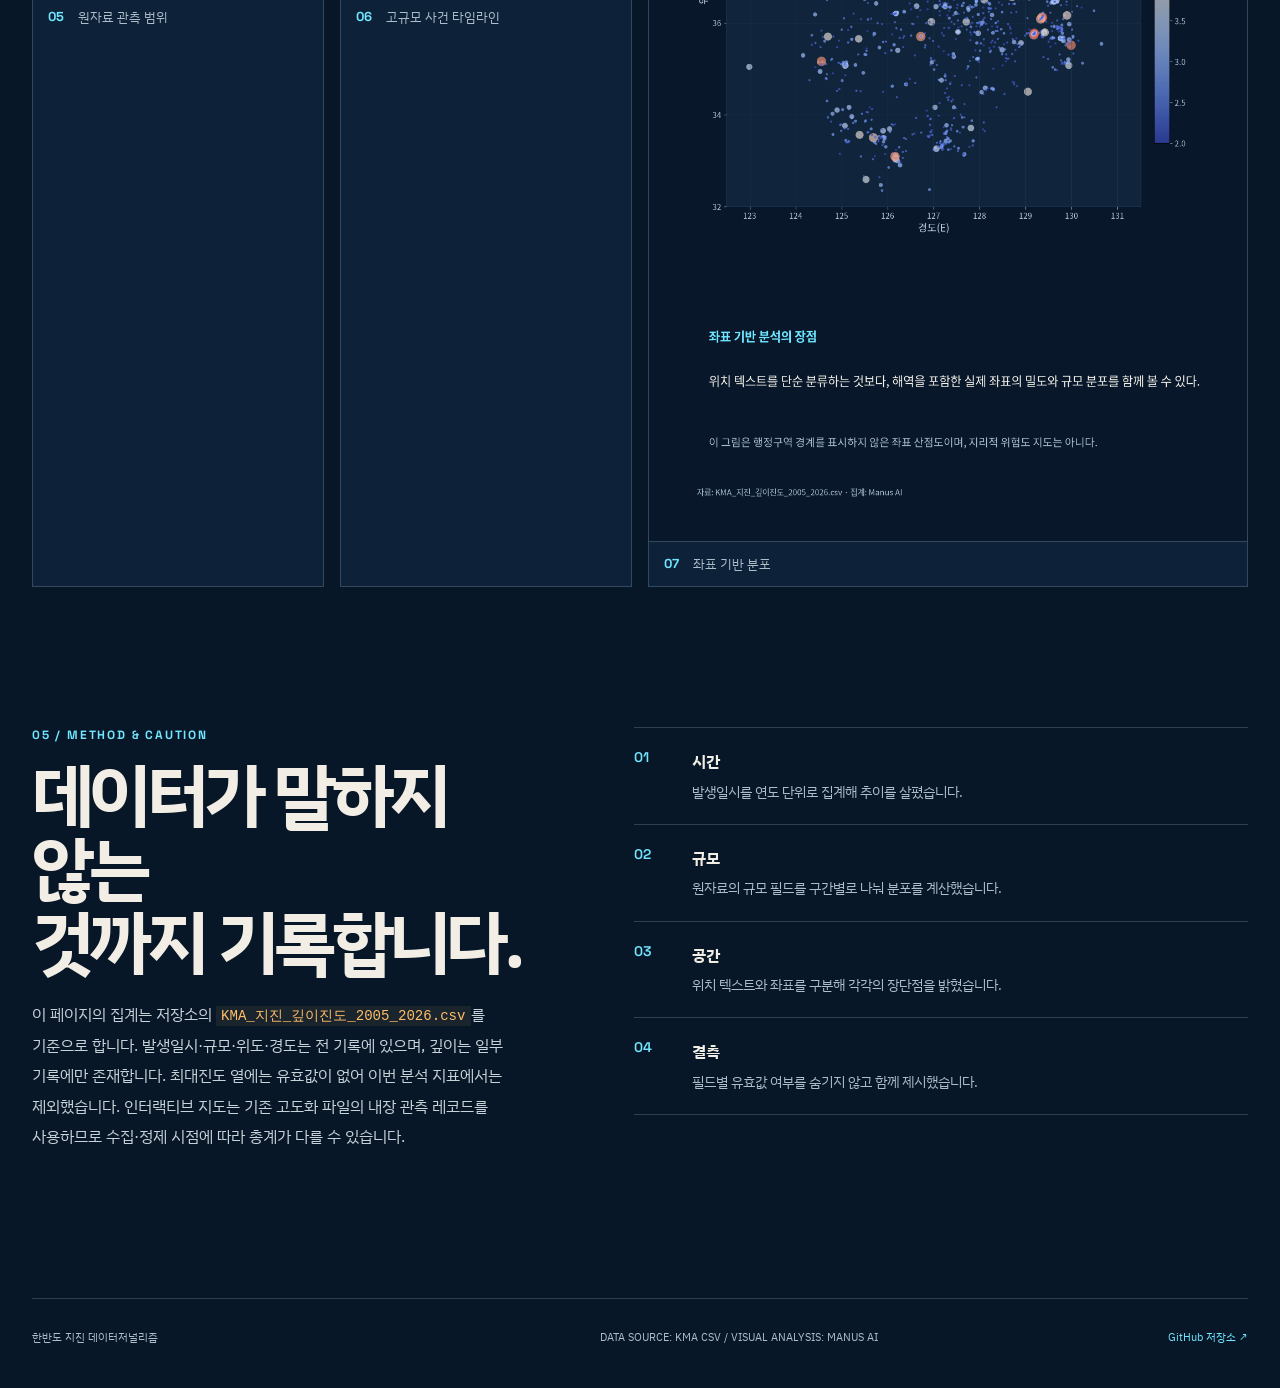
==== commit 14a0ec00: "Sync landing page copy with latest KMA data" ====
--- a/docs/index.html
+++ b/docs/index.html
@@ -31,7 +31,7 @@
       <div class="hero-grid">
         <div class="hero-copy reveal">
           <h1>기록을 따라<br><em>지진을 읽다.</em></h1>
-          <p class="hero-lede">한반도 지진 기록 1,769건을 시간·규모·좌표·깊이의 네 축으로 다시 살핀 데이터저널리즘 프로젝트입니다.</p>
+          <p class="hero-lede">한반도 지진 기록 <span id="hero-record-count">1,769</span>건을 시간·규모·좌표·깊이의 네 축으로 다시 살핀 데이터저널리즘 프로젝트입니다.</p>
           <div class="hero-actions">
             <a class="button button-primary" href="#map">지도 탐색 <span>↓</span></a>
             <a class="button button-quiet" href="article.html">상세 기사 읽기 →</a>
@@ -148,10 +148,10 @@
       <article class="story-card reveal">
         <div class="story-copy">
           <p class="eyebrow">LONGFORM / DATA JOURNALISM</p>
-          <h2>1,769개의 기록,<br>한반도 지진을 읽는 방법</h2>
+          <h2><span id="story-record-count">1,769</span>개의 기록,<br>한반도 지진을 읽는 방법</h2>
           <p>작은 흔들림의 누적과 2016~2017년 기록의 집중, 육상·해역 분포, 그리고 결측 데이터까지. 숫자가 보여 주는 것과 말하지 않는 것을 상세 기사로 읽어봅니다.</p>
           <dl class="story-meta">
-            <div><dt>분석 기준일</dt><dd>2026.06.16</dd></div>
+            <div><dt>분석 기준일</dt><dd id="story-analysis-date">2026.06.16</dd></div>
             <div><dt>읽는 시간</dt><dd>약 8분</dd></div>
           </dl>
           <a class="story-link" href="article.html">상세 기사 읽기 <span>→</span></a>
